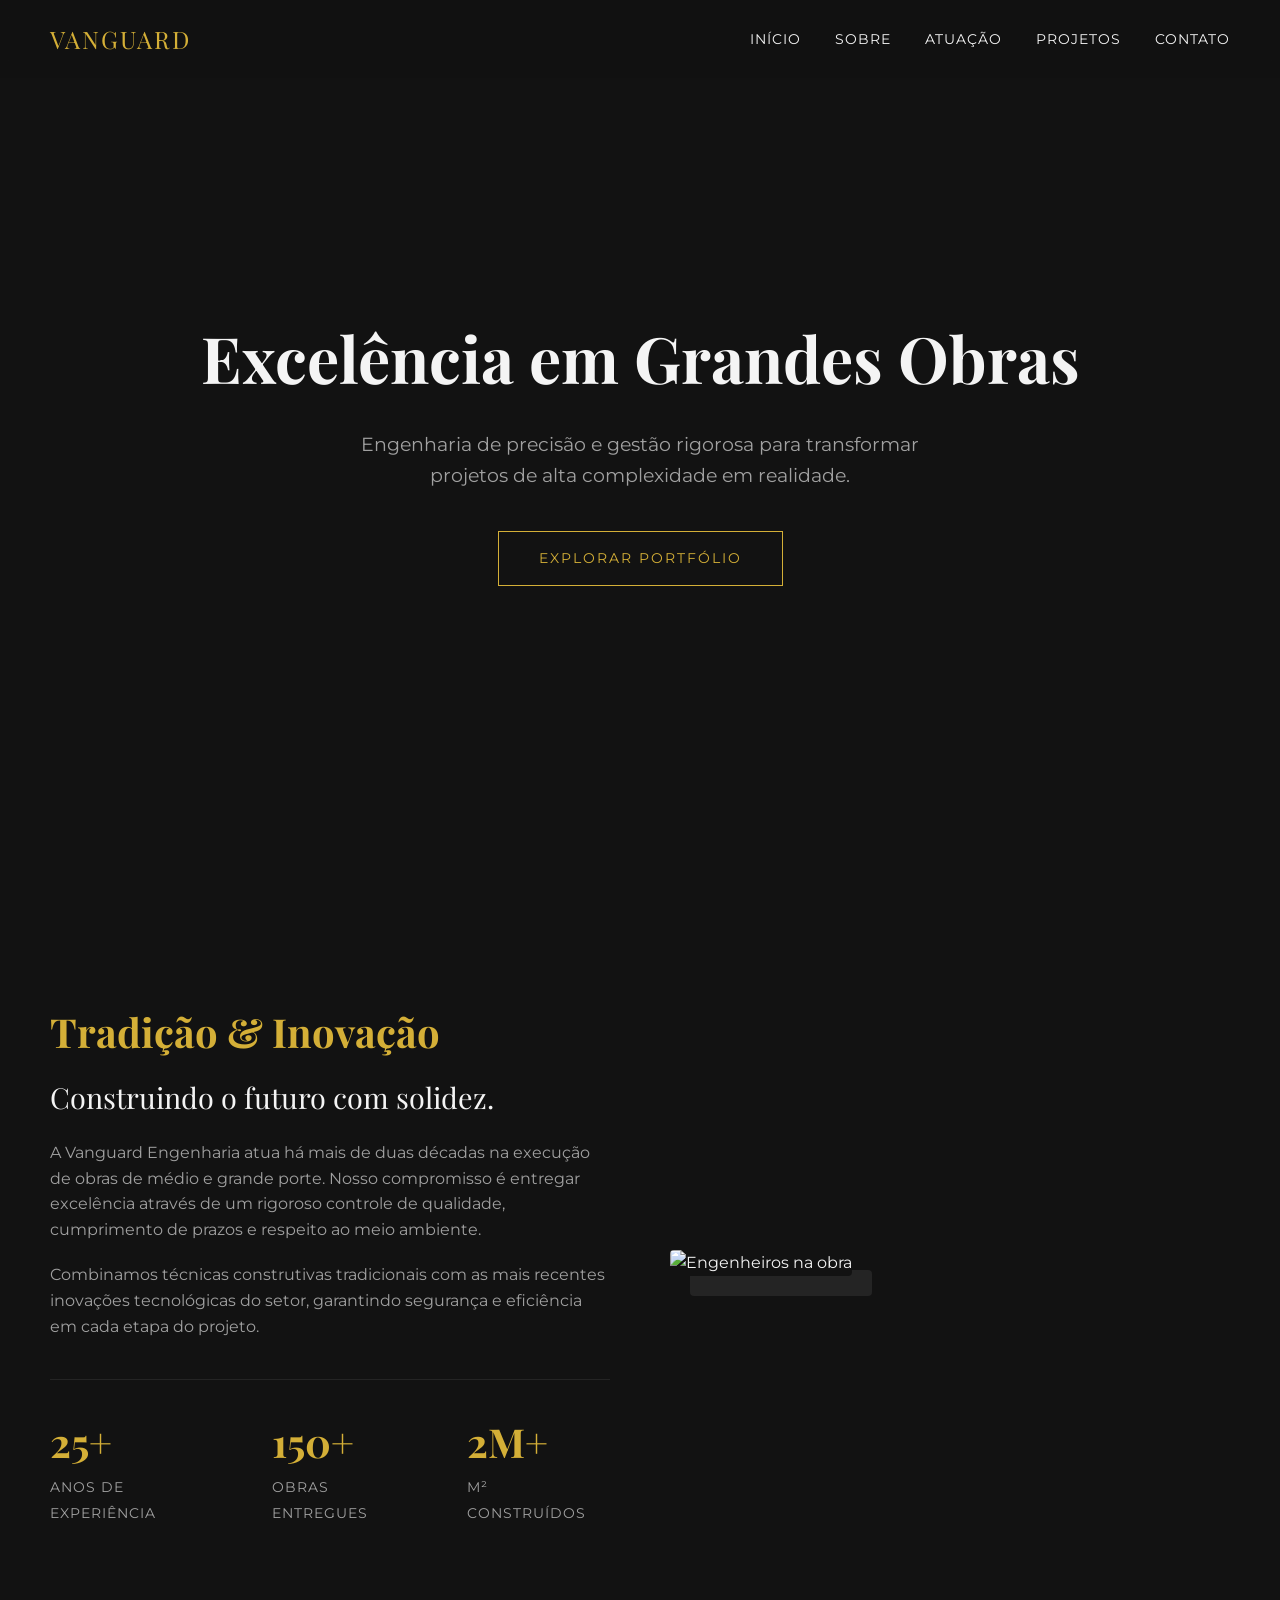
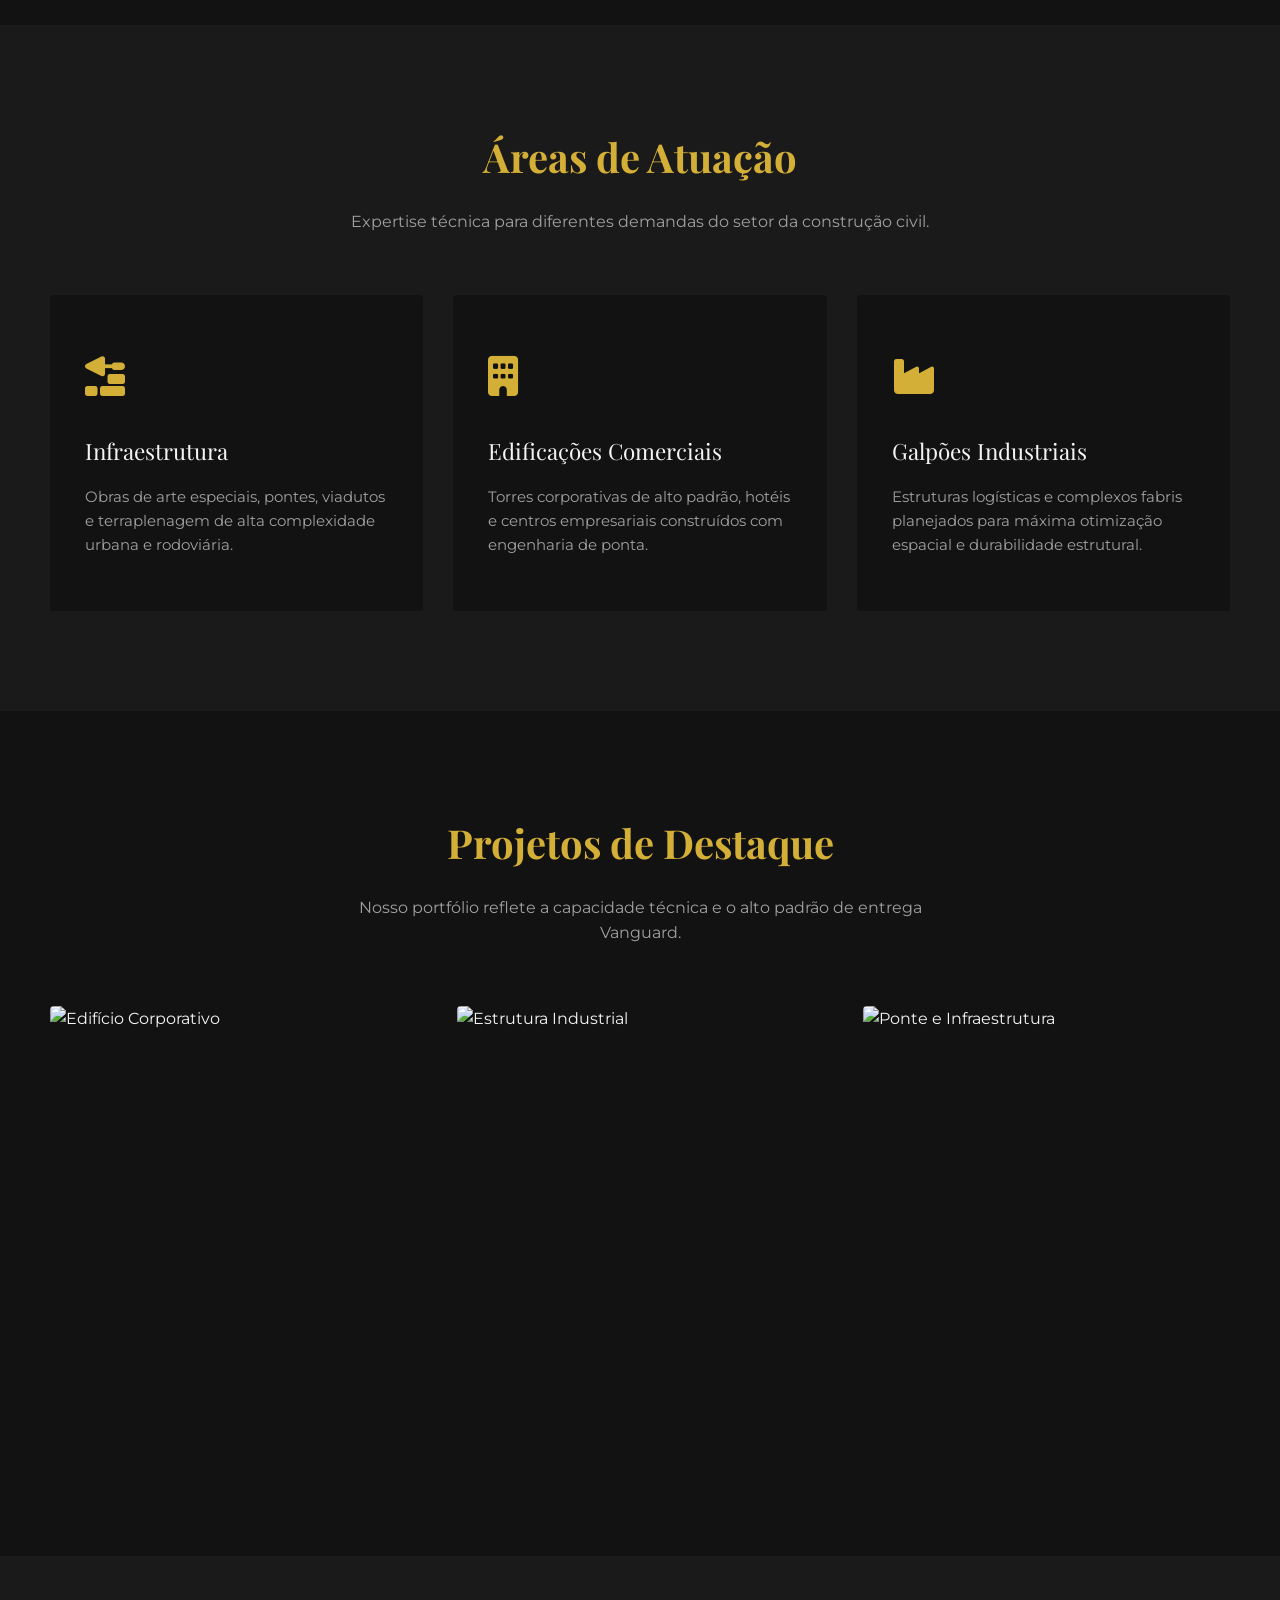
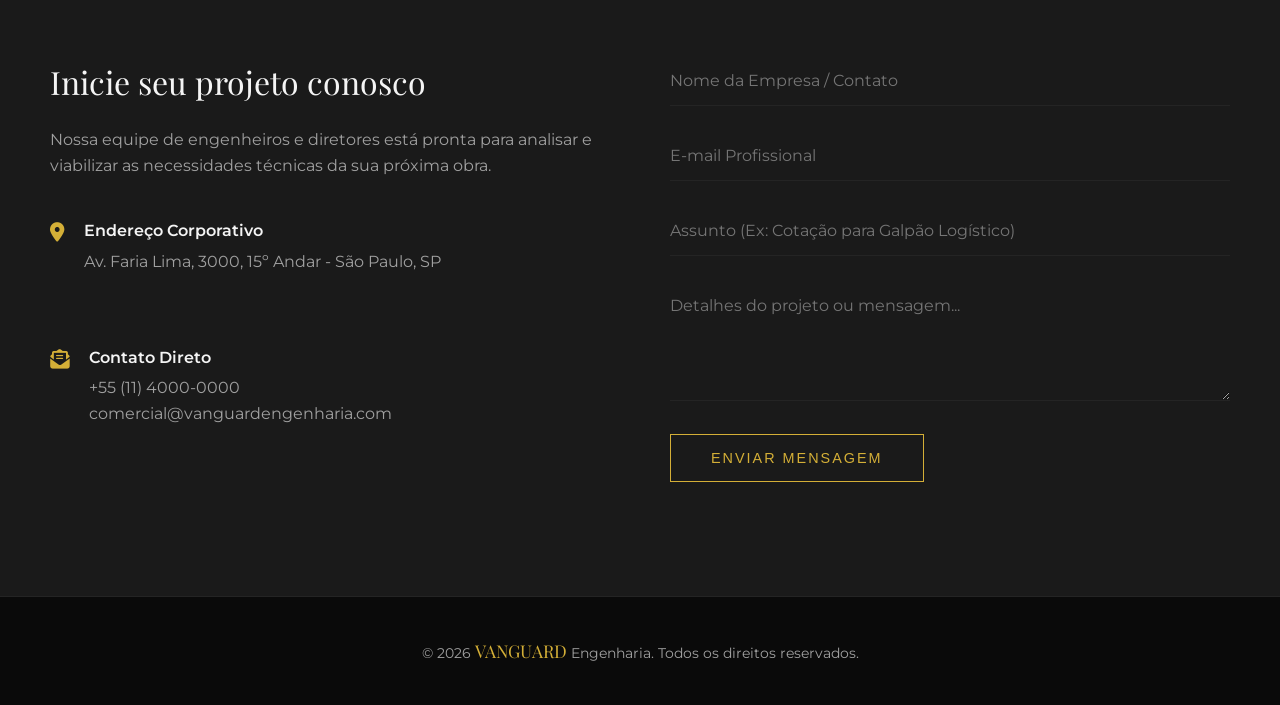
==== index.html @ 9738ce20 "Add files via upload" ====
<!DOCTYPE html>
<html lang="pt-BR">
<head>
    <meta charset="UTF-8">
    <meta name="viewport" content="width=device-width, initial-scale=1.0">
    <title>Vanguard Engenharia | Empreiteira</title>
    
    <link rel="preconnect" href="https://fonts.googleapis.com">
    <link rel="preconnect" href="https://fonts.gstatic.com" crossorigin>
    <link href="https://fonts.googleapis.com/css2?family=Montserrat:wght@300;400;500;600&family=Playfair+Display:ital,wght@0,600;1,400&display=swap" rel="stylesheet">

    <link rel="stylesheet" href="https://cdnjs.cloudflare.com/ajax/libs/font-awesome/6.4.0/css/all.min.css">

    <style>
        :root {
            --bg-color: #121212;
            --surface-color: #1a1a1a;
            --surface-light: #242424;
            --text-main: #f4f4f4;
            --text-muted: #a0a0a0;
            --accent-color: #d4af37;
            --font-heading: 'Playfair Display', serif;
            --font-body: 'Montserrat', sans-serif;
        }

        * { margin: 0; padding: 0; box-sizing: border-box; }

        html { scroll-behavior: smooth; }

        body {
            font-family: var(--font-body);
            background-color: var(--bg-color);
            color: var(--text-main);
            line-height: 1.6;
            overflow-x: hidden;
        }

        .section-padding { padding: 100px 50px; max-width: 1400px; margin: 0 auto; }
        
        .section-title {
            text-align: center;
            font-family: var(--font-heading);
            font-size: 2.5rem;
            margin-bottom: 20px;
            color: var(--accent-color);
        }

        .section-subtitle {
            text-align: center;
            color: var(--text-muted);
            max-width: 600px;
            margin: 0 auto 60px auto;
            font-size: 1rem;
        }

        .btn {
            display: inline-block;
            padding: 15px 40px;
            border: 1px solid var(--accent-color);
            color: var(--accent-color);
            text-decoration: none;
            text-transform: uppercase;
            letter-spacing: 2px;
            font-size: 0.9rem;
            position: relative;
            overflow: hidden;
            transition: color 0.4s ease;
            cursor: pointer;
            background: transparent;
        }

        .btn::before {
            content: '';
            position: absolute;
            top: 0; left: -100%;
            width: 100%; height: 100%;
            background-color: var(--accent-color);
            transition: left 0.4s ease;
            z-index: -1;
        }

        .btn:hover { color: var(--bg-color); }
        .btn:hover::before { left: 0; }

        nav {
            position: fixed; top: 0; width: 100%;
            padding: 20px 50px;
            display: flex; justify-content: space-between; align-items: center;
            background: rgba(18, 18, 18, 0.95);
            backdrop-filter: blur(10px);
            z-index: 1000;
            transition: padding 0.3s ease;
        }

        nav.scrolled { padding: 15px 50px; box-shadow: 0 2px 20px rgba(0,0,0,0.5); }

        .logo { font-family: var(--font-heading); font-size: 1.5rem; color: var(--accent-color); letter-spacing: 2px; }

        .nav-links a {
            color: var(--text-main); text-decoration: none;
            margin-left: 30px; font-size: 0.9rem;
            text-transform: uppercase; letter-spacing: 1px;
            position: relative; transition: color 0.3s ease;
        }

        .nav-links a::after {
            content: ''; position: absolute;
            width: 0; height: 1px;
            bottom: -5px; left: 0;
            background-color: var(--accent-color);
            transition: width 0.3s ease;
        }

        .nav-links a:hover { color: var(--accent-color); }
        .nav-links a:hover::after { width: 100%; }

        .hero {
            height: 100vh; display: flex; align-items: center; justify-content: center; text-align: center;
            background: linear-gradient(rgba(18, 18, 18, 0.7), rgba(18, 18, 18, 0.9)), url('https://images.unsplash.com/photo-1541888081691-1cb18809623e?ixlib=rb-4.0.3&auto=format&fit=crop&w=1920&q=80') center/cover;
            padding: 0 20px;
        }

        .hero-content h1 {
            font-family: var(--font-heading); font-size: 4rem; margin-bottom: 20px;
            opacity: 0; transform: translateY(30px); animation: fadeUp 1s forwards 0.5s;
        }

        .hero-content p {
            font-size: 1.2rem; color: var(--text-muted); max-width: 600px; margin: 0 auto 40px auto;
            opacity: 0; transform: translateY(30px); animation: fadeUp 1s forwards 0.8s;
        }
        
        .hero .btn { opacity: 0; animation: fadeUp 1s forwards 1.1s; }

        .about-grid {
            display: grid;
            grid-template-columns: 1fr 1fr;
            gap: 60px;
            align-items: center;
        }

        .about-text h2 { font-family: var(--font-heading); font-size: 2.5rem; margin-bottom: 10px; color: var(--accent-color); }
        .about-text h3 { font-family: var(--font-heading); font-size: 1.8rem; margin-bottom: 20px; color: var(--text-main); font-weight: 400; }
        .about-text p { color: var(--text-muted); margin-bottom: 20px; }

        .stats {
            display: flex; gap: 40px; margin-top: 40px;
            padding-top: 30px; border-top: 1px solid var(--surface-light);
        }

        .stat-item h4 { font-family: var(--font-heading); font-size: 2.5rem; color: var(--accent-color); }
        .stat-item span { font-size: 0.85rem; text-transform: uppercase; color: var(--text-muted); letter-spacing: 1px; }

        .about-img img { width: 100%; border-radius: 4px; box-shadow: 20px 20px 0px var(--surface-light); }

        .services { background-color: var(--surface-color); }
        .services-grid { display: grid; grid-template-columns: repeat(auto-fit, minmax(300px, 1fr)); gap: 30px; }

        .service-card {
            background: var(--bg-color); padding: 50px 35px; border-radius: 4px;
            border-bottom: 3px solid transparent; transition: all 0.3s ease;
        }

        .service-card:hover { transform: translateY(-10px); border-bottom: 3px solid var(--accent-color); box-shadow: 0 10px 30px rgba(0,0,0,0.5); }

        .service-icon { font-size: 2.5rem; color: var(--accent-color); margin-bottom: 25px; transition: transform 0.3s ease; }
        .service-card:hover .service-icon { transform: scale(1.1); }
        
        .service-card h3 { font-family: var(--font-heading); margin-bottom: 15px; font-size: 1.4rem; font-weight: 400; }
        .service-card p { color: var(--text-muted); font-size: 0.95rem; }

        .projects-grid { display: grid; grid-template-columns: repeat(auto-fit, minmax(350px, 1fr)); gap: 40px; }
        .project-card { position: relative; height: 450px; overflow: hidden; border-radius: 4px; cursor: pointer; }
        .project-img { width: 100%; height: 100%; object-fit: cover; transition: transform 0.8s cubic-bezier(0.25, 0.46, 0.45, 0.94); }
        
        .project-info {
            position: absolute; bottom: 0; left: 0; width: 100%; padding: 30px;
            background: linear-gradient(transparent, rgba(0,0,0,0.95));
            transform: translateY(20px); opacity: 0; transition: all 0.4s ease;
        }

        .project-info h3 { font-family: var(--font-heading); font-size: 1.5rem; margin-bottom: 5px; }
        .project-info p { color: var(--accent-color); font-size: 0.85rem; text-transform: uppercase; letter-spacing: 1px; }

        .project-card:hover .project-img { transform: scale(1.08); }
        .project-card:hover .project-info { transform: translateY(0); opacity: 1; }

        .contact { background-color: var(--surface-color); }
        .contact-grid { display: grid; grid-template-columns: 1fr 1fr; gap: 60px; }

        .contact-info h3 { font-family: var(--font-heading); font-size: 2rem; margin-bottom: 20px; font-weight: 400; }
        .contact-info p { color: var(--text-muted); margin-bottom: 40px; }

        .info-item { display: flex; align-items: flex-start; gap: 20px; margin-bottom: 30px; }
        .info-item i { font-size: 1.2rem; color: var(--accent-color); margin-top: 5px; }
        .info-item h4 { color: var(--text-main); font-size: 1rem; margin-bottom: 5px; font-weight: 600; }
        .info-item p { color: var(--text-muted); }

        .contact-form { display: flex; flex-direction: column; gap: 25px; }
        
        .form-group { position: relative; }
        .form-group input, .form-group textarea {
            width: 100%; padding: 15px 0; background: transparent; border: none;
            border-bottom: 1px solid var(--surface-light); color: var(--text-main);
            font-family: var(--font-body); font-size: 1rem; transition: border-color 0.3s ease;
        }
        
        .form-group input:focus, .form-group textarea:focus { outline: none; border-bottom-color: var(--accent-color); }
        .form-group textarea { resize: vertical; min-height: 120px; }

        footer { background-color: #0a0a0a; padding: 40px 50px; text-align: center; border-top: 1px solid var(--surface-light); }
        footer p { color: var(--text-muted); font-size: 0.9rem; }
        footer .accent { color: var(--accent-color); font-family: var(--font-heading); font-size: 1.1rem; }

        .reveal { opacity: 0; transform: translateY(50px); transition: all 0.8s ease-out; }
        .reveal.active { opacity: 1; transform: translateY(0); }

        @keyframes fadeUp { to { opacity: 1; transform: translateY(0); } }

        @media (max-width: 900px) {
            .about-grid, .contact-grid { grid-template-columns: 1fr; gap: 40px; }
            .about-img img { box-shadow: 10px 10px 0px var(--surface-light); }
            .stats { flex-direction: column; gap: 20px; text-align: center; }
        }

        @media (max-width: 768px) {
            .hero-content h1 { font-size: 2.5rem; }
            nav { padding: 15px; flex-direction: column; gap: 15px; }
            .nav-links { display: flex; flex-wrap: wrap; justify-content: center; gap: 10px; }
            .nav-links a { margin: 0 10px; }
            .section-padding { padding: 60px 20px; }
        }
    </style>
</head>
<body>

    <nav id="navbar">
        <div class="logo">VANGUARD</div>
        <div class="nav-links">
            <a href="#home">Início</a>
            <a href="#sobre">Sobre</a>
            <a href="#servicos">Atuação</a>
            <a href="#projetos">Projetos</a>
            <a href="#contato">Contato</a>
        </div>
    </nav>

    <header class="hero" id="home">
        <div class="hero-content">
            <h1>Excelência em Grandes Obras</h1>
            <p>Engenharia de precisão e gestão rigorosa para transformar projetos de alta complexidade em realidade.</p>
            <a href="#projetos" class="btn">Explorar Portfólio</a>
        </div>
    </header>

    <section class="section-padding" id="sobre">
        <div class="about-grid">
            <div class="about-text reveal">
                <h2 class="section-title" style="text-align: left;">Tradição & Inovação</h2>
                <h3>Construindo o futuro com solidez.</h3>
                <p>A Vanguard Engenharia atua há mais de duas décadas na execução de obras de médio e grande porte. Nosso compromisso é entregar excelência através de um rigoroso controle de qualidade, cumprimento de prazos e respeito ao meio ambiente.</p>
                <p>Combinamos técnicas construtivas tradicionais com as mais recentes inovações tecnológicas do setor, garantindo segurança e eficiência em cada etapa do projeto.</p>
                
                <div class="stats">
                    <div class="stat-item">
                        <h4>25+</h4>
                        <span>Anos de Experiência</span>
                    </div>
                    <div class="stat-item">
                        <h4>150+</h4>
                        <span>Obras Entregues</span>
                    </div>
                    <div class="stat-item">
                        <h4>2M+</h4>
                        <span>m² Construídos</span>
                    </div>
                </div>
            </div>
            <div class="about-img reveal" style="transition-delay: 0.2s;">
                <img src="https://images.unsplash.com/photo-1504307651254-35680f356dfd?ixlib=rb-4.0.3&auto=format&fit=crop&w=800&q=80" alt="Engenheiros na obra">
            </div>
        </div>
    </section>

    <section class="services section-padding" id="servicos">
        <h2 class="section-title reveal">Áreas de Atuação</h2>
        <p class="section-subtitle reveal">Expertise técnica para diferentes demandas do setor da construção civil.</p>
        
        <div class="services-grid">
            <div class="service-card reveal">
                <div class="service-icon"><i class="fa-solid fa-trowel-bricks"></i></div>
                <h3>Infraestrutura</h3>
                <p>Obras de arte especiais, pontes, viadutos e terraplenagem de alta complexidade urbana e rodoviária.</p>
            </div>
            <div class="service-card reveal" style="transition-delay: 0.2s;">
                <div class="service-icon"><i class="fa-solid fa-building"></i></div>
                <h3>Edificações Comerciais</h3>
                <p>Torres corporativas de alto padrão, hotéis e centros empresariais construídos com engenharia de ponta.</p>
            </div>
            <div class="service-card reveal" style="transition-delay: 0.4s;">
                <div class="service-icon"><i class="fa-solid fa-industry"></i></div>
                <h3>Galpões Industriais</h3>
                <p>Estruturas logísticas e complexos fabris planejados para máxima otimização espacial e durabilidade estrutural.</p>
            </div>
        </div>
    </section>

    <section class="section-padding" id="projetos">
        <h2 class="section-title reveal">Projetos de Destaque</h2>
        <p class="section-subtitle reveal">Nosso portfólio reflete a capacidade técnica e o alto padrão de entrega Vanguard.</p>
        
        <div class="projects-grid">
            <div class="project-card reveal">
                <img src="https://images.unsplash.com/photo-1503387762-592deb58ef4e?ixlib=rb-4.0.3&auto=format&fit=crop&w=800&q=80" alt="Edifício Corporativo" class="project-img">
                <div class="project-info">
                    <h3>Torre Horizonte</h3>
                    <p>Edificação Comercial - 45 Andares</p>
                </div>
            </div>
            <div class="project-card reveal" style="transition-delay: 0.2s;">
                <img src="https://images.unsplash.com/photo-1581094794329-c8112a89af12?ixlib=rb-4.0.3&auto=format&fit=crop&w=800&q=80" alt="Estrutura Industrial" class="project-img">
                <div class="project-info">
                    <h3>Complexo Industrial Nexus</h3>
                    <p>Infraestrutura Logística</p>
                </div>
            </div>
            <div class="project-card reveal" style="transition-delay: 0.4s;">
                <img src="https://images.unsplash.com/photo-1486406146926-c627a92ad1ab?ixlib=rb-4.0.3&auto=format&fit=crop&w=800&q=80" alt="Ponte e Infraestrutura" class="project-img">
                <div class="project-info">
                    <h3>Viaduto Metropolitano</h3>
                    <p>Obra de Arte Especial</p>
                </div>
            </div>
        </div>
    </section>

    <section class="contact section-padding" id="contato">
        <div class="contact-grid">
            <div class="contact-info reveal">
                <h3>Inicie seu projeto conosco</h3>
                <p>Nossa equipe de engenheiros e diretores está pronta para analisar e viabilizar as necessidades técnicas da sua próxima obra.</p>
                
                <div class="info-item">
                    <i class="fa-solid fa-location-dot"></i>
                    <div>
                        <h4>Endereço Corporativo</h4>
                        <p>Av. Faria Lima, 3000, 15º Andar - São Paulo, SP</p>
                    </div>
                </div>
                <div class="info-item">
                    <i class="fa-solid fa-envelope-open-text"></i>
                    <div>
                        <h4>Contato Direto</h4>
                        <p>+55 (11) 4000-0000<br>comercial@vanguardengenharia.com</p>
                    </div>
                </div>
            </div>
            
            <form class="contact-form reveal" style="transition-delay: 0.2s;">
                <div class="form-group">
                    <input type="text" placeholder="Nome da Empresa / Contato" required>
                </div>
                <div class="form-group">
                    <input type="email" placeholder="E-mail Profissional" required>
                </div>
                <div class="form-group">
                    <input type="text" placeholder="Assunto (Ex: Cotação para Galpão Logístico)" required>
                </div>
                <div class="form-group">
                    <textarea placeholder="Detalhes do projeto ou mensagem..." required></textarea>
                </div>
                <button type="button" class="btn" style="align-self: flex-start;">Enviar Mensagem</button>
            </form>
        </div>
    </section>

    <footer>
        <p>&copy; 2026 <span class="accent">VANGUARD</span> Engenharia. Todos os direitos reservados.</p>
    </footer>

    <script>
        const navbar = document.getElementById('navbar');
        window.addEventListener('scroll', () => {
            if (window.scrollY > 50) {
                navbar.classList.add('scrolled');
            } else {
                navbar.classList.remove('scrolled');
            }
        });

        const revealElements = document.querySelectorAll('.reveal');
        const revealCallback = (entries, observer) => {
            entries.forEach(entry => {
                if (entry.isIntersecting) {
                    entry.target.classList.add('active');
                    observer.unobserve(entry.target); 
                }
            });
        };
        const revealOptions = { threshold: 0.15, rootMargin: "0px 0px -50px 0px" };
        const revealObserver = new IntersectionObserver(revealCallback, revealOptions);
        
        revealElements.forEach(el => revealObserver.observe(el));
    </script>
</body>
</html>
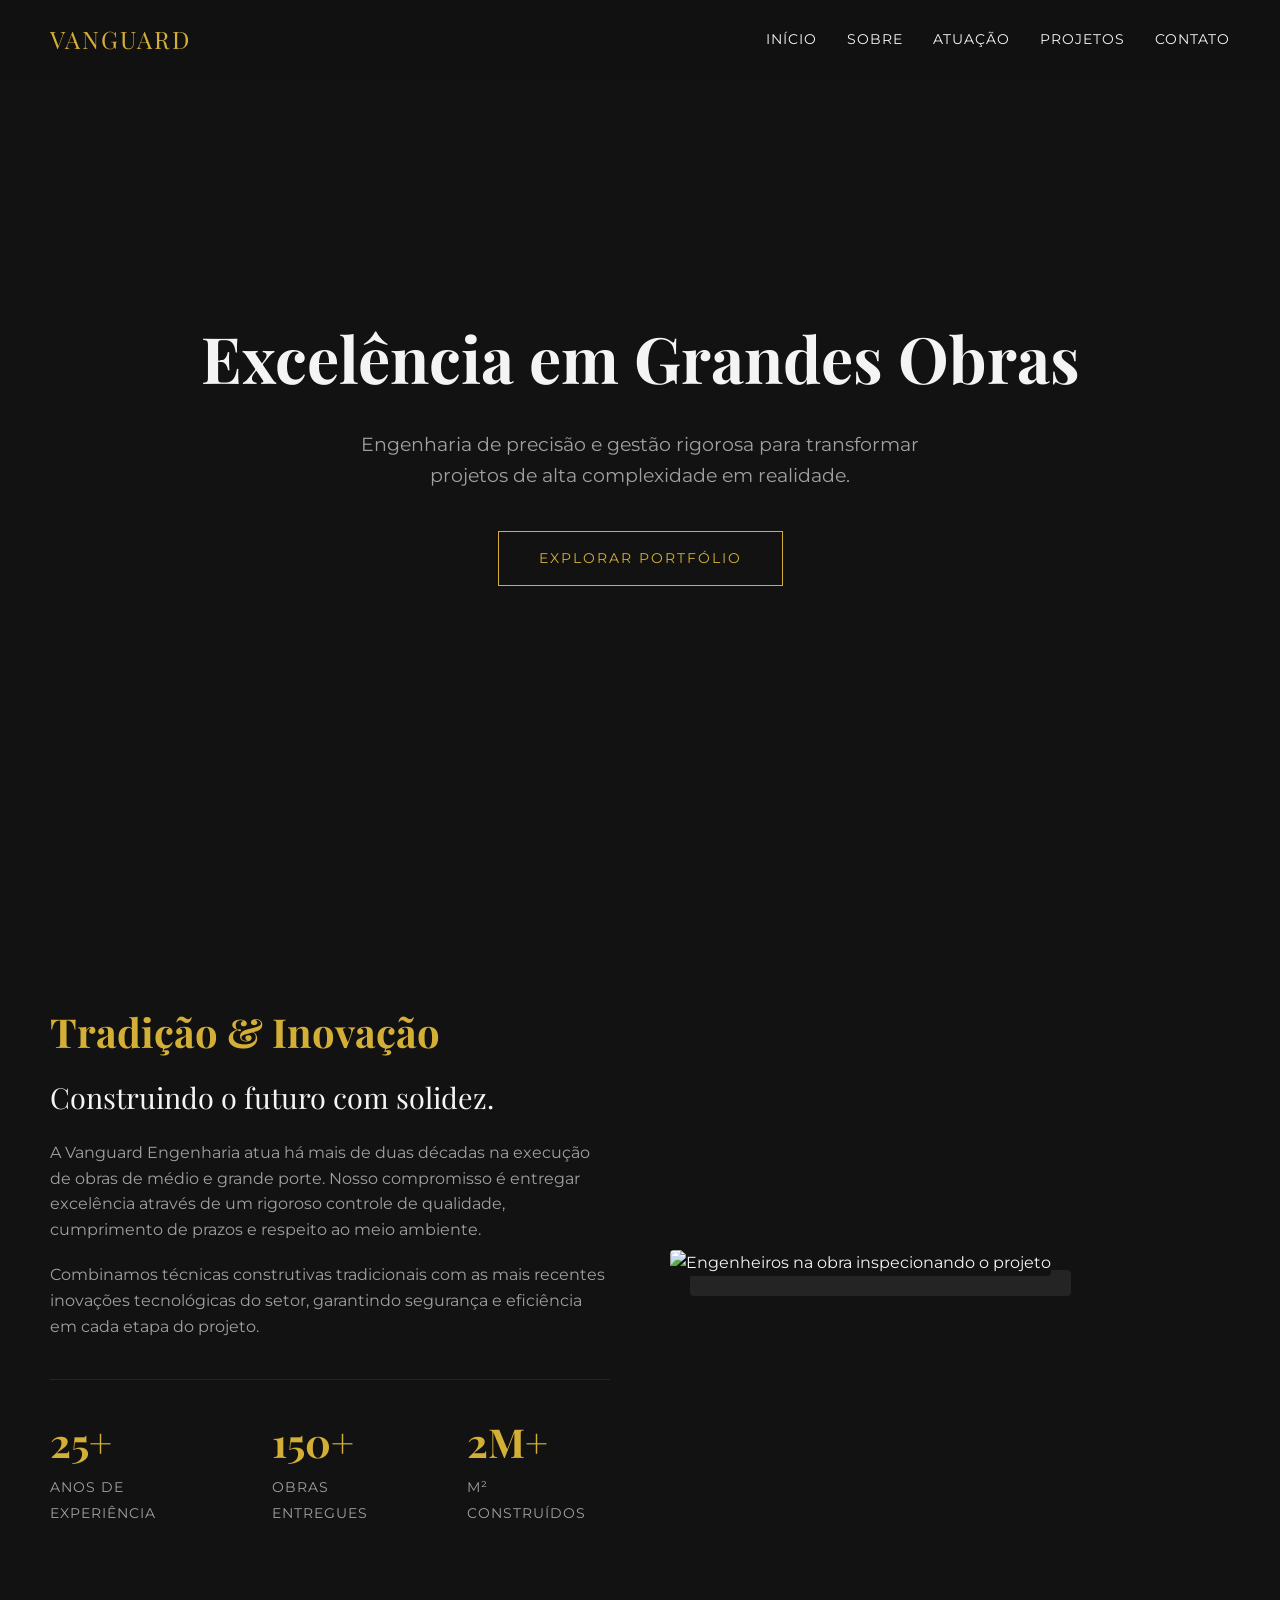
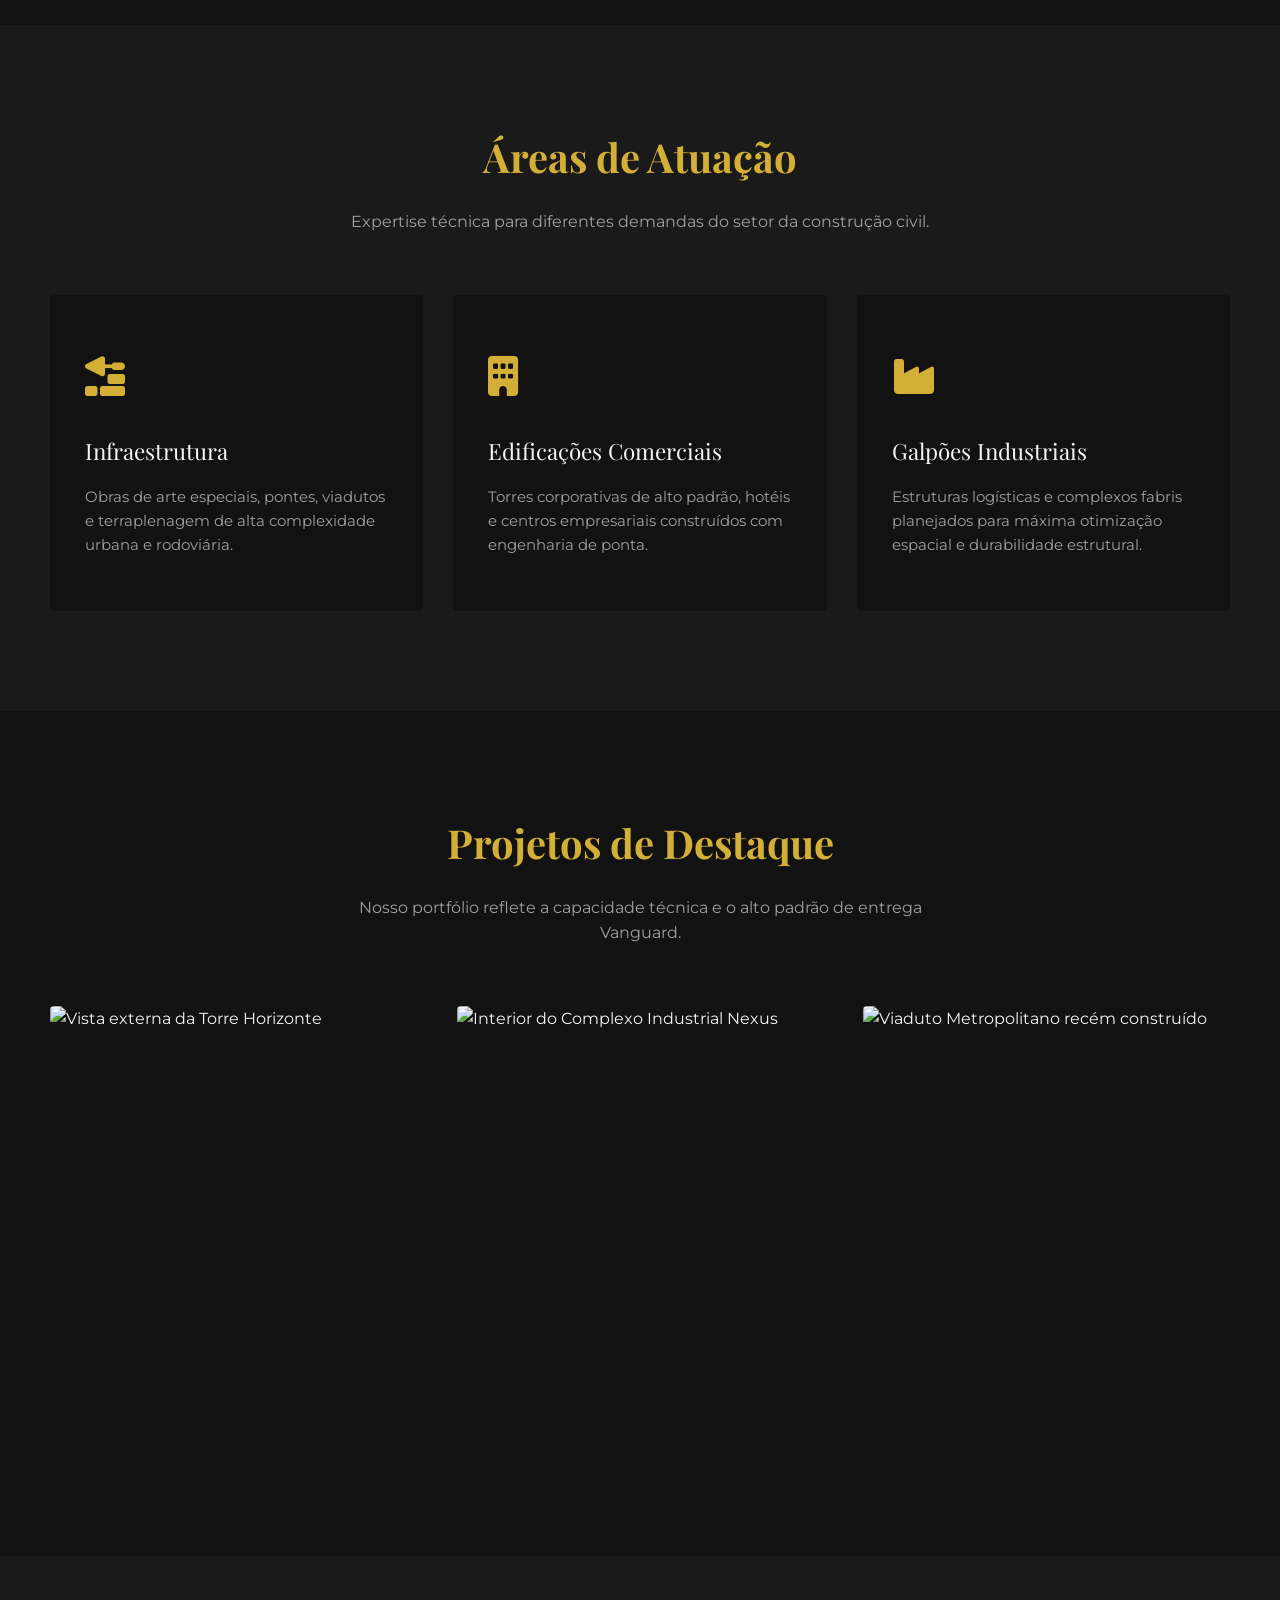
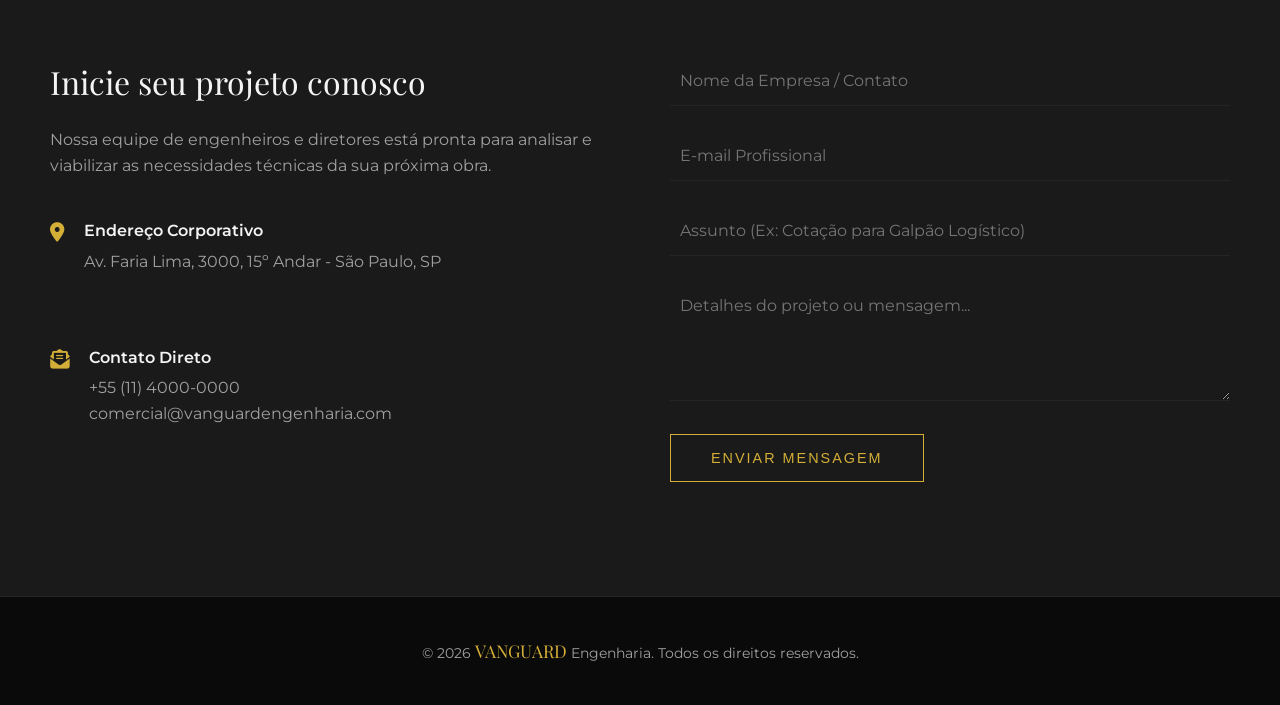
==== commit ab0b7135: "Add files via upload" ====
--- a/index.html
+++ b/index.html
@@ -7,236 +7,25 @@
     
     <link rel="preconnect" href="https://fonts.googleapis.com">
     <link rel="preconnect" href="https://fonts.gstatic.com" crossorigin>
+    
     <link href="https://fonts.googleapis.com/css2?family=Montserrat:wght@300;400;500;600&family=Playfair+Display:ital,wght@0,600;1,400&display=swap" rel="stylesheet">
-
+    
     <link rel="stylesheet" href="https://cdnjs.cloudflare.com/ajax/libs/font-awesome/6.4.0/css/all.min.css">
 
-    <style>
-        :root {
-            --bg-color: #121212;
-            --surface-color: #1a1a1a;
-            --surface-light: #242424;
-            --text-main: #f4f4f4;
-            --text-muted: #a0a0a0;
-            --accent-color: #d4af37;
-            --font-heading: 'Playfair Display', serif;
-            --font-body: 'Montserrat', sans-serif;
-        }
-
-        * { margin: 0; padding: 0; box-sizing: border-box; }
-
-        html { scroll-behavior: smooth; }
-
-        body {
-            font-family: var(--font-body);
-            background-color: var(--bg-color);
-            color: var(--text-main);
-            line-height: 1.6;
-            overflow-x: hidden;
-        }
-
-        .section-padding { padding: 100px 50px; max-width: 1400px; margin: 0 auto; }
-        
-        .section-title {
-            text-align: center;
-            font-family: var(--font-heading);
-            font-size: 2.5rem;
-            margin-bottom: 20px;
-            color: var(--accent-color);
-        }
-
-        .section-subtitle {
-            text-align: center;
-            color: var(--text-muted);
-            max-width: 600px;
-            margin: 0 auto 60px auto;
-            font-size: 1rem;
-        }
-
-        .btn {
-            display: inline-block;
-            padding: 15px 40px;
-            border: 1px solid var(--accent-color);
-            color: var(--accent-color);
-            text-decoration: none;
-            text-transform: uppercase;
-            letter-spacing: 2px;
-            font-size: 0.9rem;
-            position: relative;
-            overflow: hidden;
-            transition: color 0.4s ease;
-            cursor: pointer;
-            background: transparent;
-        }
-
-        .btn::before {
-            content: '';
-            position: absolute;
-            top: 0; left: -100%;
-            width: 100%; height: 100%;
-            background-color: var(--accent-color);
-            transition: left 0.4s ease;
-            z-index: -1;
-        }
-
-        .btn:hover { color: var(--bg-color); }
-        .btn:hover::before { left: 0; }
-
-        nav {
-            position: fixed; top: 0; width: 100%;
-            padding: 20px 50px;
-            display: flex; justify-content: space-between; align-items: center;
-            background: rgba(18, 18, 18, 0.95);
-            backdrop-filter: blur(10px);
-            z-index: 1000;
-            transition: padding 0.3s ease;
-        }
-
-        nav.scrolled { padding: 15px 50px; box-shadow: 0 2px 20px rgba(0,0,0,0.5); }
-
-        .logo { font-family: var(--font-heading); font-size: 1.5rem; color: var(--accent-color); letter-spacing: 2px; }
-
-        .nav-links a {
-            color: var(--text-main); text-decoration: none;
-            margin-left: 30px; font-size: 0.9rem;
-            text-transform: uppercase; letter-spacing: 1px;
-            position: relative; transition: color 0.3s ease;
-        }
-
-        .nav-links a::after {
-            content: ''; position: absolute;
-            width: 0; height: 1px;
-            bottom: -5px; left: 0;
-            background-color: var(--accent-color);
-            transition: width 0.3s ease;
-        }
-
-        .nav-links a:hover { color: var(--accent-color); }
-        .nav-links a:hover::after { width: 100%; }
-
-        .hero {
-            height: 100vh; display: flex; align-items: center; justify-content: center; text-align: center;
-            background: linear-gradient(rgba(18, 18, 18, 0.7), rgba(18, 18, 18, 0.9)), url('https://images.unsplash.com/photo-1541888081691-1cb18809623e?ixlib=rb-4.0.3&auto=format&fit=crop&w=1920&q=80') center/cover;
-            padding: 0 20px;
-        }
-
-        .hero-content h1 {
-            font-family: var(--font-heading); font-size: 4rem; margin-bottom: 20px;
-            opacity: 0; transform: translateY(30px); animation: fadeUp 1s forwards 0.5s;
-        }
-
-        .hero-content p {
-            font-size: 1.2rem; color: var(--text-muted); max-width: 600px; margin: 0 auto 40px auto;
-            opacity: 0; transform: translateY(30px); animation: fadeUp 1s forwards 0.8s;
-        }
-        
-        .hero .btn { opacity: 0; animation: fadeUp 1s forwards 1.1s; }
-
-        .about-grid {
-            display: grid;
-            grid-template-columns: 1fr 1fr;
-            gap: 60px;
-            align-items: center;
-        }
-
-        .about-text h2 { font-family: var(--font-heading); font-size: 2.5rem; margin-bottom: 10px; color: var(--accent-color); }
-        .about-text h3 { font-family: var(--font-heading); font-size: 1.8rem; margin-bottom: 20px; color: var(--text-main); font-weight: 400; }
-        .about-text p { color: var(--text-muted); margin-bottom: 20px; }
-
-        .stats {
-            display: flex; gap: 40px; margin-top: 40px;
-            padding-top: 30px; border-top: 1px solid var(--surface-light);
-        }
-
-        .stat-item h4 { font-family: var(--font-heading); font-size: 2.5rem; color: var(--accent-color); }
-        .stat-item span { font-size: 0.85rem; text-transform: uppercase; color: var(--text-muted); letter-spacing: 1px; }
-
-        .about-img img { width: 100%; border-radius: 4px; box-shadow: 20px 20px 0px var(--surface-light); }
-
-        .services { background-color: var(--surface-color); }
-        .services-grid { display: grid; grid-template-columns: repeat(auto-fit, minmax(300px, 1fr)); gap: 30px; }
-
-        .service-card {
-            background: var(--bg-color); padding: 50px 35px; border-radius: 4px;
-            border-bottom: 3px solid transparent; transition: all 0.3s ease;
-        }
-
-        .service-card:hover { transform: translateY(-10px); border-bottom: 3px solid var(--accent-color); box-shadow: 0 10px 30px rgba(0,0,0,0.5); }
-
-        .service-icon { font-size: 2.5rem; color: var(--accent-color); margin-bottom: 25px; transition: transform 0.3s ease; }
-        .service-card:hover .service-icon { transform: scale(1.1); }
-        
-        .service-card h3 { font-family: var(--font-heading); margin-bottom: 15px; font-size: 1.4rem; font-weight: 400; }
-        .service-card p { color: var(--text-muted); font-size: 0.95rem; }
-
-        .projects-grid { display: grid; grid-template-columns: repeat(auto-fit, minmax(350px, 1fr)); gap: 40px; }
-        .project-card { position: relative; height: 450px; overflow: hidden; border-radius: 4px; cursor: pointer; }
-        .project-img { width: 100%; height: 100%; object-fit: cover; transition: transform 0.8s cubic-bezier(0.25, 0.46, 0.45, 0.94); }
-        
-        .project-info {
-            position: absolute; bottom: 0; left: 0; width: 100%; padding: 30px;
-            background: linear-gradient(transparent, rgba(0,0,0,0.95));
-            transform: translateY(20px); opacity: 0; transition: all 0.4s ease;
-        }
-
-        .project-info h3 { font-family: var(--font-heading); font-size: 1.5rem; margin-bottom: 5px; }
-        .project-info p { color: var(--accent-color); font-size: 0.85rem; text-transform: uppercase; letter-spacing: 1px; }
-
-        .project-card:hover .project-img { transform: scale(1.08); }
-        .project-card:hover .project-info { transform: translateY(0); opacity: 1; }
-
-        .contact { background-color: var(--surface-color); }
-        .contact-grid { display: grid; grid-template-columns: 1fr 1fr; gap: 60px; }
-
-        .contact-info h3 { font-family: var(--font-heading); font-size: 2rem; margin-bottom: 20px; font-weight: 400; }
-        .contact-info p { color: var(--text-muted); margin-bottom: 40px; }
-
-        .info-item { display: flex; align-items: flex-start; gap: 20px; margin-bottom: 30px; }
-        .info-item i { font-size: 1.2rem; color: var(--accent-color); margin-top: 5px; }
-        .info-item h4 { color: var(--text-main); font-size: 1rem; margin-bottom: 5px; font-weight: 600; }
-        .info-item p { color: var(--text-muted); }
-
-        .contact-form { display: flex; flex-direction: column; gap: 25px; }
-        
-        .form-group { position: relative; }
-        .form-group input, .form-group textarea {
-            width: 100%; padding: 15px 0; background: transparent; border: none;
-            border-bottom: 1px solid var(--surface-light); color: var(--text-main);
-            font-family: var(--font-body); font-size: 1rem; transition: border-color 0.3s ease;
-        }
-        
-        .form-group input:focus, .form-group textarea:focus { outline: none; border-bottom-color: var(--accent-color); }
-        .form-group textarea { resize: vertical; min-height: 120px; }
-
-        footer { background-color: #0a0a0a; padding: 40px 50px; text-align: center; border-top: 1px solid var(--surface-light); }
-        footer p { color: var(--text-muted); font-size: 0.9rem; }
-        footer .accent { color: var(--accent-color); font-family: var(--font-heading); font-size: 1.1rem; }
-
-        .reveal { opacity: 0; transform: translateY(50px); transition: all 0.8s ease-out; }
-        .reveal.active { opacity: 1; transform: translateY(0); }
-
-        @keyframes fadeUp { to { opacity: 1; transform: translateY(0); } }
-
-        @media (max-width: 900px) {
-            .about-grid, .contact-grid { grid-template-columns: 1fr; gap: 40px; }
-            .about-img img { box-shadow: 10px 10px 0px var(--surface-light); }
-            .stats { flex-direction: column; gap: 20px; text-align: center; }
-        }
-
-        @media (max-width: 768px) {
-            .hero-content h1 { font-size: 2.5rem; }
-            nav { padding: 15px; flex-direction: column; gap: 15px; }
-            .nav-links { display: flex; flex-wrap: wrap; justify-content: center; gap: 10px; }
-            .nav-links a { margin: 0 10px; }
-            .section-padding { padding: 60px 20px; }
-        }
-    </style>
+    <link rel="stylesheet" href="style.css">
 </head>
 <body>
 
     <nav id="navbar">
         <div class="logo">VANGUARD</div>
-        <div class="nav-links">
+        
+        <div class="menu-toggle" id="mobile-menu">
+            <span></span>
+            <span></span>
+            <span></span>
+        </div>
+
+        <div class="nav-links" id="nav-links">
             <a href="#home">Início</a>
             <a href="#sobre">Sobre</a>
             <a href="#servicos">Atuação</a>
@@ -276,8 +65,9 @@
                     </div>
                 </div>
             </div>
+            
             <div class="about-img reveal" style="transition-delay: 0.2s;">
-                <img src="https://images.unsplash.com/photo-1504307651254-35680f356dfd?ixlib=rb-4.0.3&auto=format&fit=crop&w=800&q=80" alt="Engenheiros na obra">
+                <img src="https://images.unsplash.com/photo-1504307651254-35680f356dfd?ixlib=rb-4.0.3&auto=format&fit=crop&w=800&q=80" alt="Engenheiros na obra inspecionando o projeto">
             </div>
         </div>
     </section>
@@ -311,21 +101,21 @@
         
         <div class="projects-grid">
             <div class="project-card reveal">
-                <img src="https://images.unsplash.com/photo-1503387762-592deb58ef4e?ixlib=rb-4.0.3&auto=format&fit=crop&w=800&q=80" alt="Edifício Corporativo" class="project-img">
+                <img src="https://images.unsplash.com/photo-1503387762-592deb58ef4e?ixlib=rb-4.0.3&auto=format&fit=crop&w=800&q=80" alt="Vista externa da Torre Horizonte" class="project-img">
                 <div class="project-info">
                     <h3>Torre Horizonte</h3>
                     <p>Edificação Comercial - 45 Andares</p>
                 </div>
             </div>
             <div class="project-card reveal" style="transition-delay: 0.2s;">
-                <img src="https://images.unsplash.com/photo-1581094794329-c8112a89af12?ixlib=rb-4.0.3&auto=format&fit=crop&w=800&q=80" alt="Estrutura Industrial" class="project-img">
+                <img src="https://images.unsplash.com/photo-1581094794329-c8112a89af12?ixlib=rb-4.0.3&auto=format&fit=crop&w=800&q=80" alt="Interior do Complexo Industrial Nexus" class="project-img">
                 <div class="project-info">
                     <h3>Complexo Industrial Nexus</h3>
                     <p>Infraestrutura Logística</p>
                 </div>
             </div>
             <div class="project-card reveal" style="transition-delay: 0.4s;">
-                <img src="https://images.unsplash.com/photo-1486406146926-c627a92ad1ab?ixlib=rb-4.0.3&auto=format&fit=crop&w=800&q=80" alt="Ponte e Infraestrutura" class="project-img">
+                <img src="https://images.unsplash.com/photo-1486406146926-c627a92ad1ab?ixlib=rb-4.0.3&auto=format&fit=crop&w=800&q=80" alt="Viaduto Metropolitano recém construído" class="project-img">
                 <div class="project-info">
                     <h3>Viaduto Metropolitano</h3>
                     <p>Obra de Arte Especial</p>
@@ -378,29 +168,6 @@
         <p>&copy; 2026 <span class="accent">VANGUARD</span> Engenharia. Todos os direitos reservados.</p>
     </footer>
 
-    <script>
-        const navbar = document.getElementById('navbar');
-        window.addEventListener('scroll', () => {
-            if (window.scrollY > 50) {
-                navbar.classList.add('scrolled');
-            } else {
-                navbar.classList.remove('scrolled');
-            }
-        });
-
-        const revealElements = document.querySelectorAll('.reveal');
-        const revealCallback = (entries, observer) => {
-            entries.forEach(entry => {
-                if (entry.isIntersecting) {
-                    entry.target.classList.add('active');
-                    observer.unobserve(entry.target); 
-                }
-            });
-        };
-        const revealOptions = { threshold: 0.15, rootMargin: "0px 0px -50px 0px" };
-        const revealObserver = new IntersectionObserver(revealCallback, revealOptions);
-        
-        revealElements.forEach(el => revealObserver.observe(el));
-    </script>
+    <script src="script.js"></script>
 </body>
 </html>
--- a/style.css
+++ b/style.css
@@ -0,0 +1,454 @@
+/* ==========================================================================
+   VARIÁVEIS GLOBAIS (Custom Properties)
+   Centralizam a paleta de cores e tipografia, facilitando futuras alterações.
+   ========================================================================== */
+:root {
+    --bg-color: #121212;         /* Fundo escuro principal */
+    --surface-color: #1a1a1a;    /* Fundo secundário para seções alternadas */
+    --surface-light: #242424;    /* Bordas e divisores sutis */
+    --text-main: #f4f4f4;        /* Texto principal (claro) */
+    --text-muted: #a0a0a0;       /* Texto secundário/descrições (cinza) */
+    --accent-color: #d4af37;     /* Cor de destaque (dourado) */
+    
+    --font-heading: 'Playfair Display', serif; /* Fonte elegante para títulos */
+    --font-body: 'Montserrat', sans-serif;     /* Fonte moderna e limpa para parágrafos */
+}
+
+/* ==========================================================================
+   RESET CSS BASE
+   Remove o comportamento padrão dos navegadores para garantir uniformidade.
+   ========================================================================== */
+* { 
+    margin: 0; 
+    padding: 0; 
+    box-sizing: border-box; /* O padding e a borda não aumentam o tamanho final do elemento */
+}
+
+html { 
+    scroll-behavior: smooth; /* Permite a rolagem suave ao clicar nas âncoras do menu */
+}
+
+body {
+    font-family: var(--font-body);
+    background-color: var(--bg-color);
+    color: var(--text-main);
+    line-height: 1.6;
+    overflow-x: hidden; /* Evita barra de rolagem horizontal indesejada */
+}
+
+/* ==========================================================================
+   ESTILOS DE ESTRUTURA GERAL E COMPONENTES
+   Classes reaproveitáveis ao longo do projeto.
+   ========================================================================== */
+.section-padding { 
+    padding: 100px 50px; 
+    max-width: 1400px; 
+    margin: 0 auto; 
+}
+
+.section-title {
+    text-align: center;
+    font-family: var(--font-heading);
+    font-size: 2.5rem;
+    margin-bottom: 20px;
+    color: var(--accent-color);
+}
+
+.section-subtitle {
+    text-align: center;
+    color: var(--text-muted);
+    max-width: 600px;
+    margin: 0 auto 60px auto;
+    font-size: 1rem;
+}
+
+/* Botão Estilizado com Efeito Hover Preenchido */
+.btn {
+    display: inline-block;
+    padding: 15px 40px;
+    border: 1px solid var(--accent-color);
+    color: var(--accent-color);
+    text-decoration: none;
+    text-transform: uppercase;
+    letter-spacing: 2px;
+    font-size: 0.9rem;
+    position: relative;
+    overflow: hidden;
+    transition: color 0.4s ease;
+    cursor: pointer;
+    background: transparent;
+}
+
+.btn::before {
+    content: '';
+    position: absolute;
+    top: 0; 
+    left: -100%; /* Começa fora do botão à esquerda */
+    width: 100%; 
+    height: 100%;
+    background-color: var(--accent-color);
+    transition: left 0.4s ease;
+    z-index: -1; /* Fica atrás do texto do botão */
+}
+
+.btn:hover { color: var(--bg-color); }
+.btn:hover::before { left: 0; } /* Desliza a cor para dentro do botão no hover */
+
+/* ==========================================================================
+   NAVEGAÇÃO (HEADER & MENU)
+   ========================================================================== */
+nav {
+    position: fixed; 
+    top: 0; 
+    width: 100%;
+    padding: 20px 50px;
+    display: flex; 
+    justify-content: space-between; 
+    align-items: center;
+    background: rgba(18, 18, 18, 0.95);
+    backdrop-filter: blur(10px); /* Efeito de vidro fosco (Glassmorphism) */
+    z-index: 1000; /* Garante que fique acima de todos os outros elementos */
+    transition: padding 0.3s ease;
+}
+
+/* Classe dinâmica adicionada via JavaScript ao rolar a página */
+nav.scrolled { 
+    padding: 15px 50px; 
+    box-shadow: 0 2px 20px rgba(0,0,0,0.5); 
+}
+
+.logo { 
+    font-family: var(--font-heading); 
+    font-size: 1.5rem; 
+    color: var(--accent-color); 
+    letter-spacing: 2px; 
+    z-index: 1001; /* Mantém a logo acima do overlay do menu mobile */
+}
+
+/* Ícone do Menu Hambúrguer - Oculto por padrão no Desktop */
+.menu-toggle {
+    display: none; 
+    flex-direction: column;
+    justify-content: space-between;
+    width: 30px;
+    height: 20px;
+    cursor: pointer;
+    z-index: 1001; 
+}
+
+/* Linhas do menu hambúrguer */
+.menu-toggle span {
+    display: block;
+    height: 2px;
+    width: 100%;
+    background-color: var(--accent-color);
+    border-radius: 2px;
+    transition: all 0.3s cubic-bezier(0.25, 0.46, 0.45, 0.94);
+    transform-origin: left center; /* Define o eixo da animação do 'X' */
+}
+
+.nav-links {
+    display: flex;
+    align-items: center;
+}
+
+/* Estilo dos links com sublinhado animado */
+.nav-links a {
+    color: var(--text-main); 
+    text-decoration: none;
+    margin-left: 30px; 
+    font-size: 0.9rem;
+    text-transform: uppercase; 
+    letter-spacing: 1px;
+    position: relative; 
+    transition: color 0.3s ease;
+}
+
+.nav-links a::after {
+    content: ''; 
+    position: absolute;
+    width: 0; /* Começa invisível */
+    height: 1px;
+    bottom: -5px; 
+    left: 0;
+    background-color: var(--accent-color);
+    transition: width 0.3s ease;
+}
+
+.nav-links a:hover { color: var(--accent-color); }
+.nav-links a:hover::after { width: 100%; } /* Expande o sublinhado ao passar o mouse */
+
+/* ==========================================================================
+   SEÇÃO HERO (PRIMEIRA DOBRA)
+   ========================================================================== */
+.hero {
+    height: 100vh; 
+    display: flex; 
+    align-items: center; 
+    justify-content: center; 
+    text-align: center;
+    /* Fundo com sobreposição de gradiente escuro para garantir legibilidade do texto */
+    background: linear-gradient(rgba(18, 18, 18, 0.7), rgba(18, 18, 18, 0.9)), url('https://images.unsplash.com/photo-1541888081691-1cb18809623e?ixlib=rb-4.0.3&auto=format&fit=crop&w=1920&q=80') center/cover;
+    padding: 0 20px;
+}
+
+/* Animações de entrada controladas por Keyframes (veja no final do arquivo) */
+.hero-content h1 {
+    font-family: var(--font-heading); 
+    font-size: 4rem; 
+    margin-bottom: 20px;
+    opacity: 0; 
+    transform: translateY(30px); 
+    animation: fadeUp 1s forwards 0.5s;
+}
+
+.hero-content p {
+    font-size: 1.2rem; 
+    color: var(--text-muted); 
+    max-width: 600px; 
+    margin: 0 auto 40px auto;
+    opacity: 0; 
+    transform: translateY(30px); 
+    animation: fadeUp 1s forwards 0.8s;
+}
+
+.hero .btn { 
+    opacity: 0; 
+    animation: fadeUp 1s forwards 1.1s; 
+}
+
+/* ==========================================================================
+   SEÇÃO: SOBRE
+   ========================================================================== */
+.about-grid { 
+    display: grid; 
+    grid-template-columns: 1fr 1fr; /* Divide em duas colunas iguais */
+    gap: 60px; 
+    align-items: center; 
+}
+
+.about-text h2 { font-family: var(--font-heading); font-size: 2.5rem; margin-bottom: 10px; color: var(--accent-color); }
+.about-text h3 { font-family: var(--font-heading); font-size: 1.8rem; margin-bottom: 20px; color: var(--text-main); font-weight: 400; }
+.about-text p { color: var(--text-muted); margin-bottom: 20px; }
+
+/* Grid flexível para exibir os números de estatísticas alinhados */
+.stats { 
+    display: flex; 
+    gap: 40px; 
+    margin-top: 40px; 
+    padding-top: 30px; 
+    border-top: 1px solid var(--surface-light); 
+}
+.stat-item h4 { font-family: var(--font-heading); font-size: 2.5rem; color: var(--accent-color); }
+.stat-item span { font-size: 0.85rem; text-transform: uppercase; color: var(--text-muted); letter-spacing: 1px; }
+
+/* Sombra sólida geométrica aplicada à imagem */
+.about-img img { 
+    width: 100%; 
+    border-radius: 4px; 
+    box-shadow: 20px 20px 0px var(--surface-light); 
+}
+
+/* ==========================================================================
+   SEÇÃO: SERVIÇOS
+   ========================================================================== */
+.services { background-color: var(--surface-color); }
+
+/* Grid dinâmico: Ajusta as colunas automaticamente conforme o espaço disponível */
+.services-grid { display: grid; grid-template-columns: repeat(auto-fit, minmax(300px, 1fr)); gap: 30px; }
+
+.service-card {
+    background: var(--bg-color); 
+    padding: 50px 35px; 
+    border-radius: 4px;
+    border-bottom: 3px solid transparent; 
+    transition: all 0.3s ease;
+}
+
+/* Efeito de elevação do card ao passar o mouse */
+.service-card:hover { 
+    transform: translateY(-10px); 
+    border-bottom: 3px solid var(--accent-color); 
+    box-shadow: 0 10px 30px rgba(0,0,0,0.5); 
+}
+
+.service-icon { 
+    font-size: 2.5rem; 
+    color: var(--accent-color); 
+    margin-bottom: 25px; 
+    transition: transform 0.3s ease; 
+}
+
+.service-card:hover .service-icon { transform: scale(1.1); }
+.service-card h3 { font-family: var(--font-heading); margin-bottom: 15px; font-size: 1.4rem; font-weight: 400; }
+.service-card p { color: var(--text-muted); font-size: 0.95rem; }
+
+/* ==========================================================================
+   SEÇÃO: PROJETOS (PORTFÓLIO)
+   ========================================================================== */
+.projects-grid { display: grid; grid-template-columns: repeat(auto-fit, minmax(350px, 1fr)); gap: 40px; }
+
+.project-card { 
+    position: relative; 
+    height: 450px; 
+    overflow: hidden; 
+    border-radius: 4px; 
+    cursor: pointer; 
+}
+
+.project-img { 
+    width: 100%; 
+    height: 100%; 
+    object-fit: cover; 
+    transition: transform 0.8s cubic-bezier(0.25, 0.46, 0.45, 0.94); 
+}
+
+/* Overlay de informações que sobe ao dar hover na imagem */
+.project-info {
+    position: absolute; 
+    bottom: 0; 
+    left: 0; 
+    width: 100%; 
+    padding: 30px;
+    background: linear-gradient(transparent, rgba(0,0,0,0.95));
+    transform: translateY(20px); 
+    opacity: 0; 
+    transition: all 0.4s ease;
+}
+
+.project-info h3 { font-family: var(--font-heading); font-size: 1.5rem; margin-bottom: 5px; }
+.project-info p { color: var(--accent-color); font-size: 0.85rem; text-transform: uppercase; letter-spacing: 1px; }
+
+/* Efeito Hover do Card Inteiro */
+.project-card:hover .project-img { transform: scale(1.08); } /* Zoom lento na imagem */
+.project-card:hover .project-info { transform: translateY(0); opacity: 1; } /* Exibe o texto */
+
+/* ==========================================================================
+   SEÇÃO: CONTATO E FORMULÁRIO
+   ========================================================================== */
+.contact { background-color: var(--surface-color); }
+.contact-grid { display: grid; grid-template-columns: 1fr 1fr; gap: 60px; }
+
+.contact-info h3 { font-family: var(--font-heading); font-size: 2rem; margin-bottom: 20px; font-weight: 400; }
+.contact-info p { color: var(--text-muted); margin-bottom: 40px; }
+
+.info-item { display: flex; align-items: flex-start; gap: 20px; margin-bottom: 30px; }
+.info-item i { font-size: 1.2rem; color: var(--accent-color); margin-top: 5px; }
+.info-item h4 { color: var(--text-main); font-size: 1rem; margin-bottom: 5px; font-weight: 600; }
+.info-item p { color: var(--text-muted); }
+
+/* Layout do Formulário */
+.contact-form { display: flex; flex-direction: column; gap: 25px; }
+.form-group { position: relative; }
+
+/* Estilização limpa dos inputs: apenas linha inferior (Material Design concept) */
+.form-group input, .form-group textarea {
+    width: 100%; 
+    padding: 15px 10px; 
+    background: transparent; 
+    border: none;
+    border-bottom: 1px solid var(--surface-light); 
+    color: var(--text-main);
+    font-family: var(--font-body); 
+    font-size: 1rem; 
+    transition: all 0.3s ease;
+}
+
+/* Feedback visual de foco para melhorar a acessibilidade (UX) */
+.form-group input:focus, .form-group textarea:focus { 
+    outline: none; 
+    border-bottom-color: var(--accent-color); 
+    background-color: rgba(255, 255, 255, 0.03); 
+}
+
+.form-group textarea { resize: vertical; min-height: 120px; }
+
+/* ==========================================================================
+   RODAPÉ
+   ========================================================================== */
+footer { 
+    background-color: #0a0a0a; 
+    padding: 40px 50px; 
+    text-align: center; 
+    border-top: 1px solid var(--surface-light); 
+}
+footer p { color: var(--text-muted); font-size: 0.9rem; }
+footer .accent { color: var(--accent-color); font-family: var(--font-heading); font-size: 1.1rem; }
+
+/* ==========================================================================
+   ANIMAÇÕES GERAIS E KEYFRAMES
+   ========================================================================== */
+
+/* Classe base para elementos que surgirão na tela ao rolar (ver JS) */
+.reveal { 
+    opacity: 0; 
+    transform: translateY(50px); 
+    transition: all 0.8s ease-out; 
+}
+.reveal.active { 
+    opacity: 1; 
+    transform: translateY(0); 
+}
+
+/* Keyframe utilizado nos textos do cabeçalho */
+@keyframes fadeUp { 
+    to { opacity: 1; transform: translateY(0); } 
+}
+
+/* ==========================================================================
+   MEDIA QUERIES (RESPONSIVIDADE)
+   Adequa o layout para diferentes tamanhos de tela.
+   ========================================================================== */
+
+/* Telas médias (Tablets e Laptops pequenos) */
+@media (max-width: 900px) {
+    /* Transforma grids de 2 colunas em 1 coluna */
+    .about-grid, .contact-grid { grid-template-columns: 1fr; gap: 40px; }
+    .about-img img { box-shadow: 10px 10px 0px var(--surface-light); }
+    .stats { flex-direction: column; gap: 20px; text-align: center; }
+}
+
+/* Telas pequenas (Smartphones) */
+@media (max-width: 768px) {
+    .hero-content h1 { font-size: 2.5rem; }
+    .section-padding { padding: 60px 20px; }
+    
+    nav { padding: 20px; }
+    nav.scrolled { padding: 15px 20px; }
+
+    /* Exibe o botão Hambúrguer */
+    .menu-toggle { display: flex; }
+
+    /* Estilos do Menu Mobile Overlay (Menu Lateral Escondido) */
+    .nav-links {
+        position: fixed;
+        top: 0;
+        right: -100%; /* Inicia 100% fora da tela à direita */
+        width: 100%;
+        height: 100vh;
+        background-color: rgba(18, 18, 18, 0.98);
+        backdrop-filter: blur(10px);
+        flex-direction: column; /* Organiza os links verticalmente */
+        justify-content: center;
+        align-items: center;
+        transition: right 0.5s cubic-bezier(0.77, 0, 0.175, 1); /* Animação de entrada fluida */
+    }
+
+    /* Classe ativada via JS para mostrar o menu */
+    .nav-links.active { right: 0; }
+    .nav-links a { margin: 20px 0; font-size: 1.2rem; }
+
+    /* Animação do ícone Hambúrguer transformando em 'X' */
+    .menu-toggle.active span:nth-child(1) {
+        transform: rotate(45deg);
+        width: 32px;
+    }
+    .menu-toggle.active span:nth-child(2) {
+        opacity: 0; /* Esconde a linha do meio */
+        width: 0;
+    }
+    .menu-toggle.active span:nth-child(3) {
+        transform: rotate(-45deg);
+        width: 32px;
+    }
+}
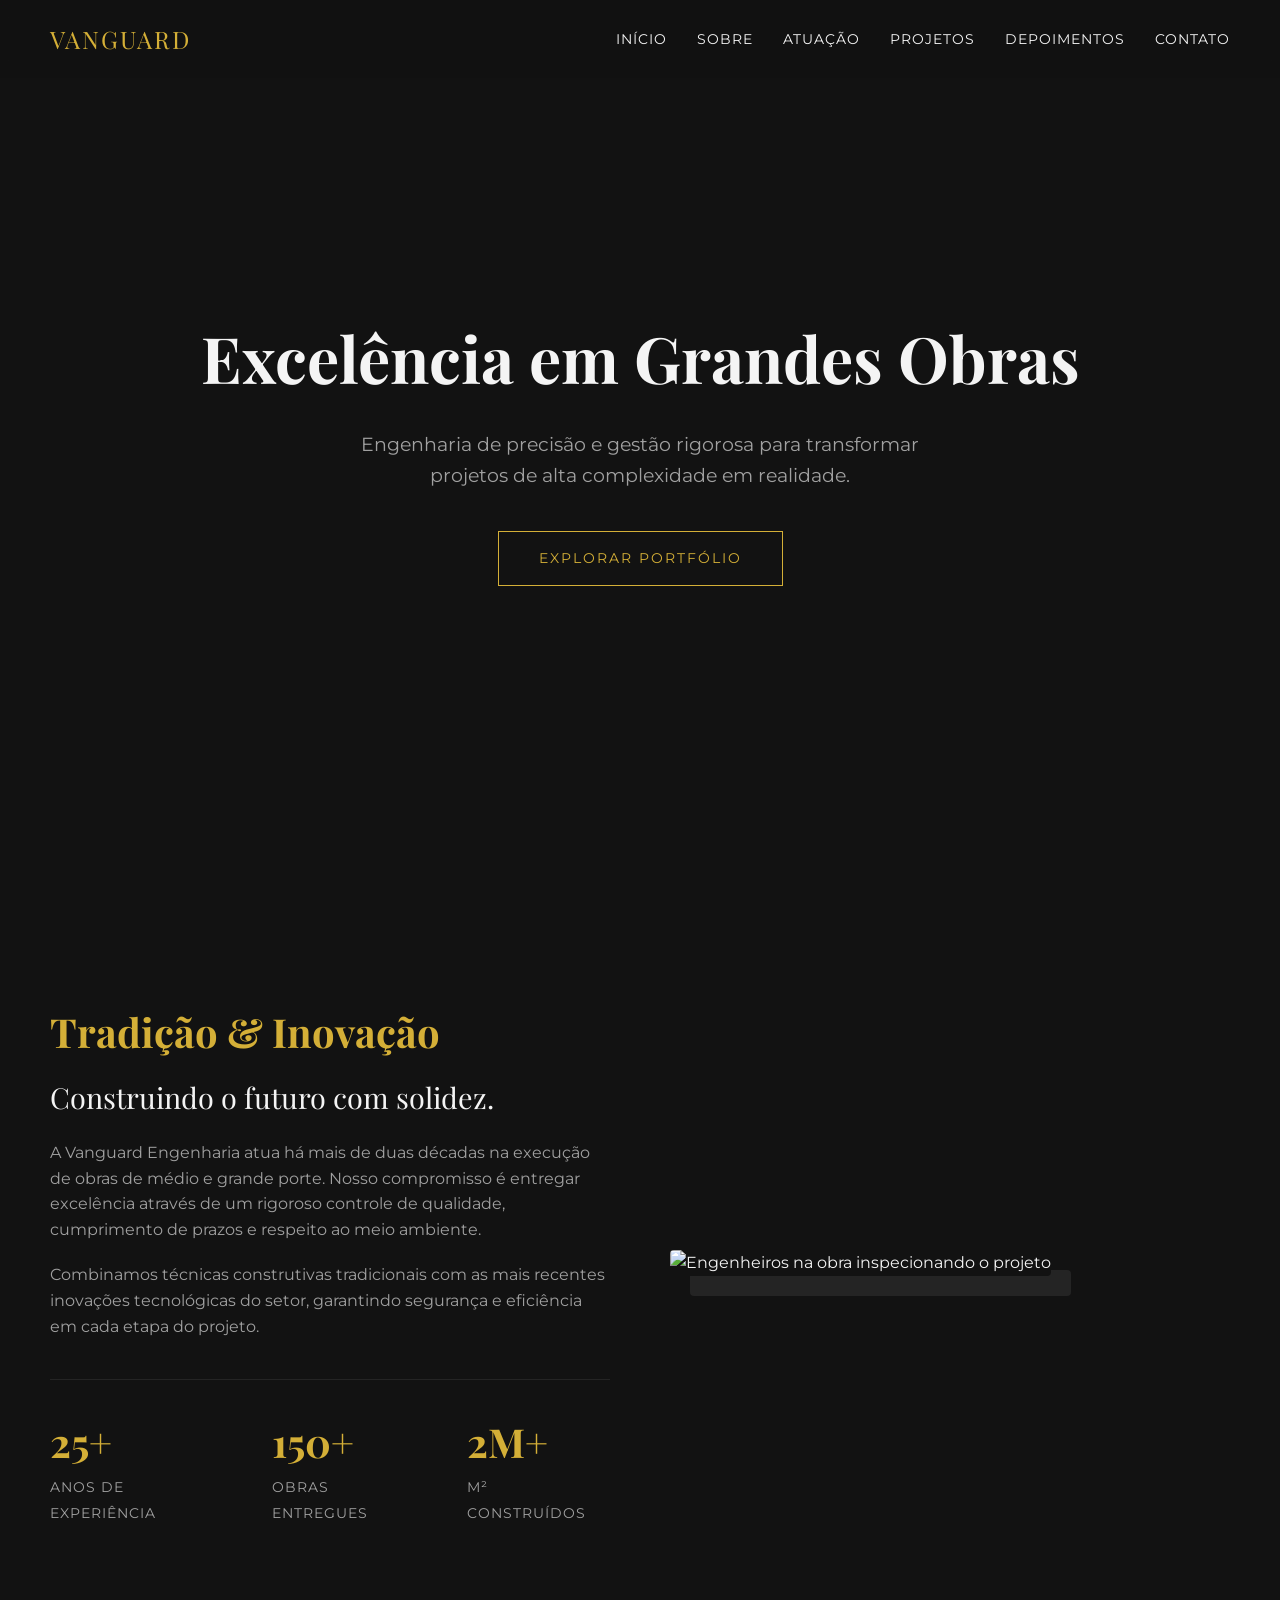
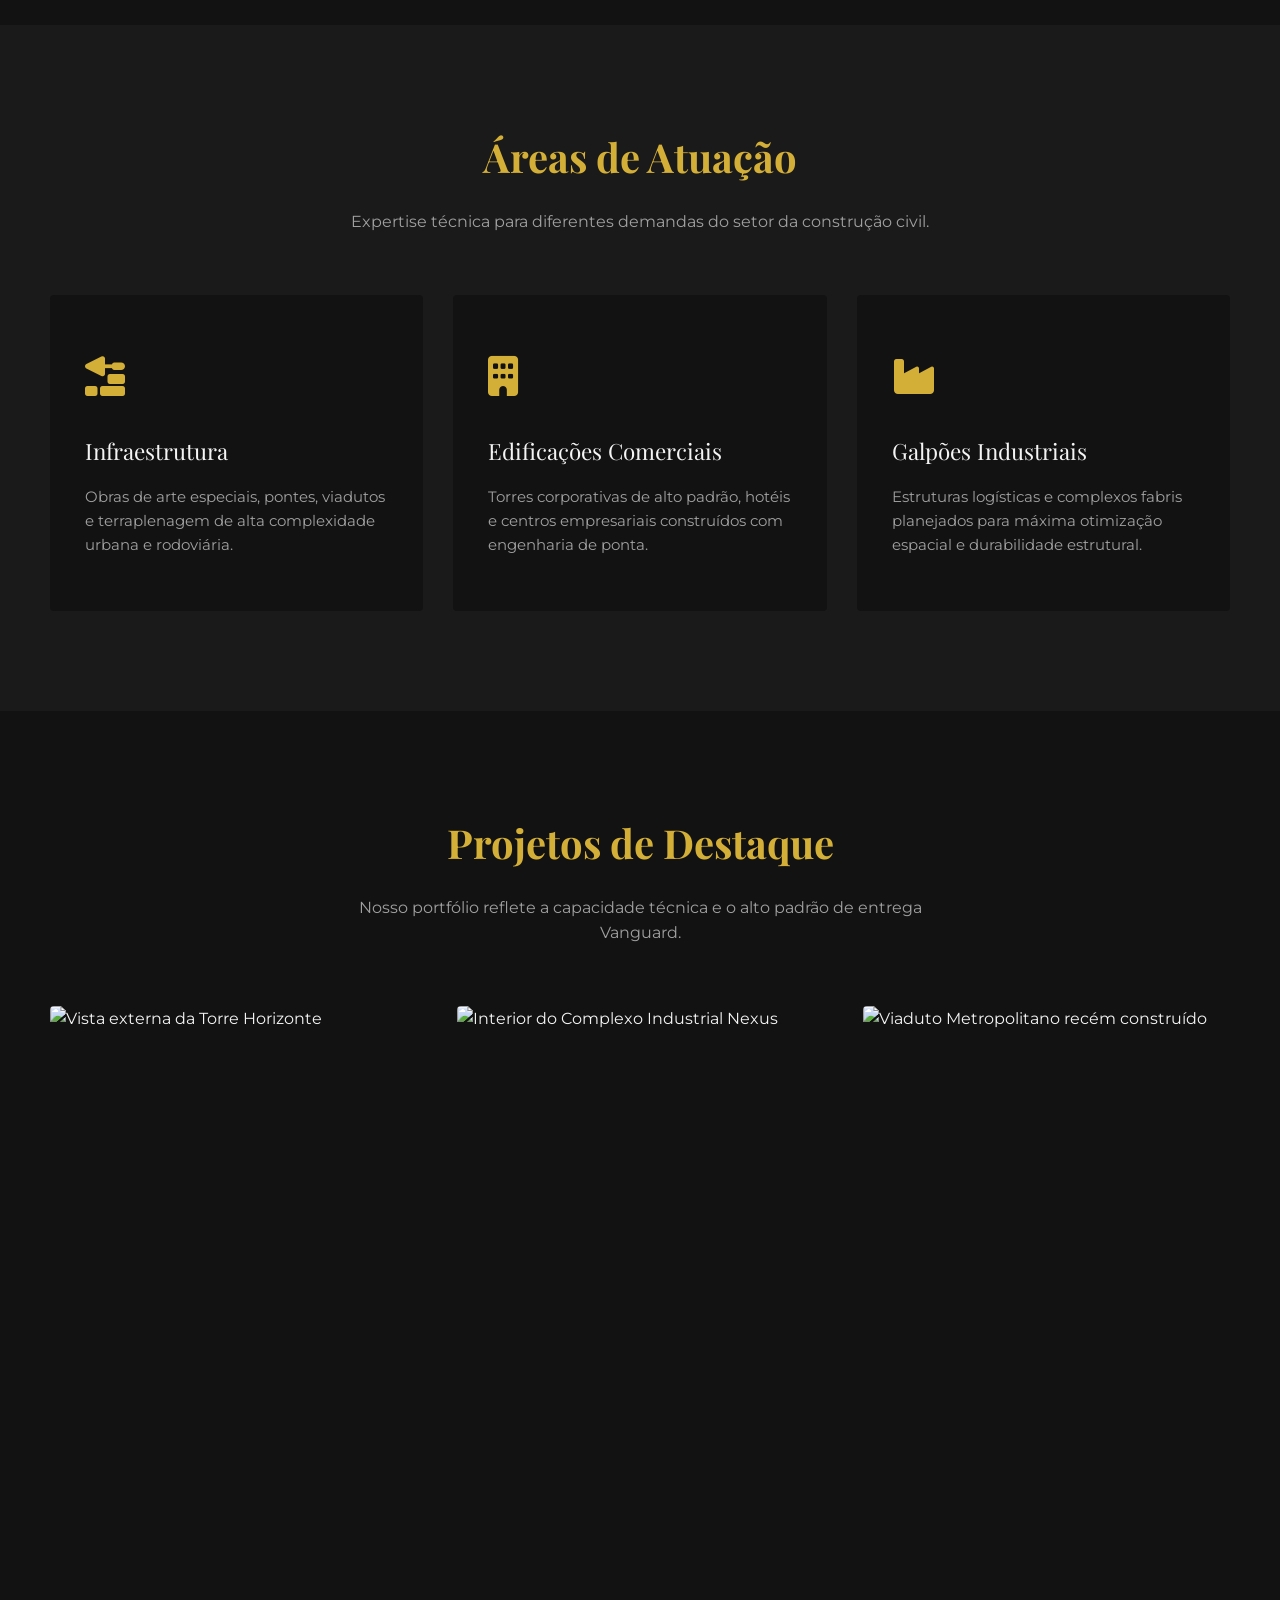
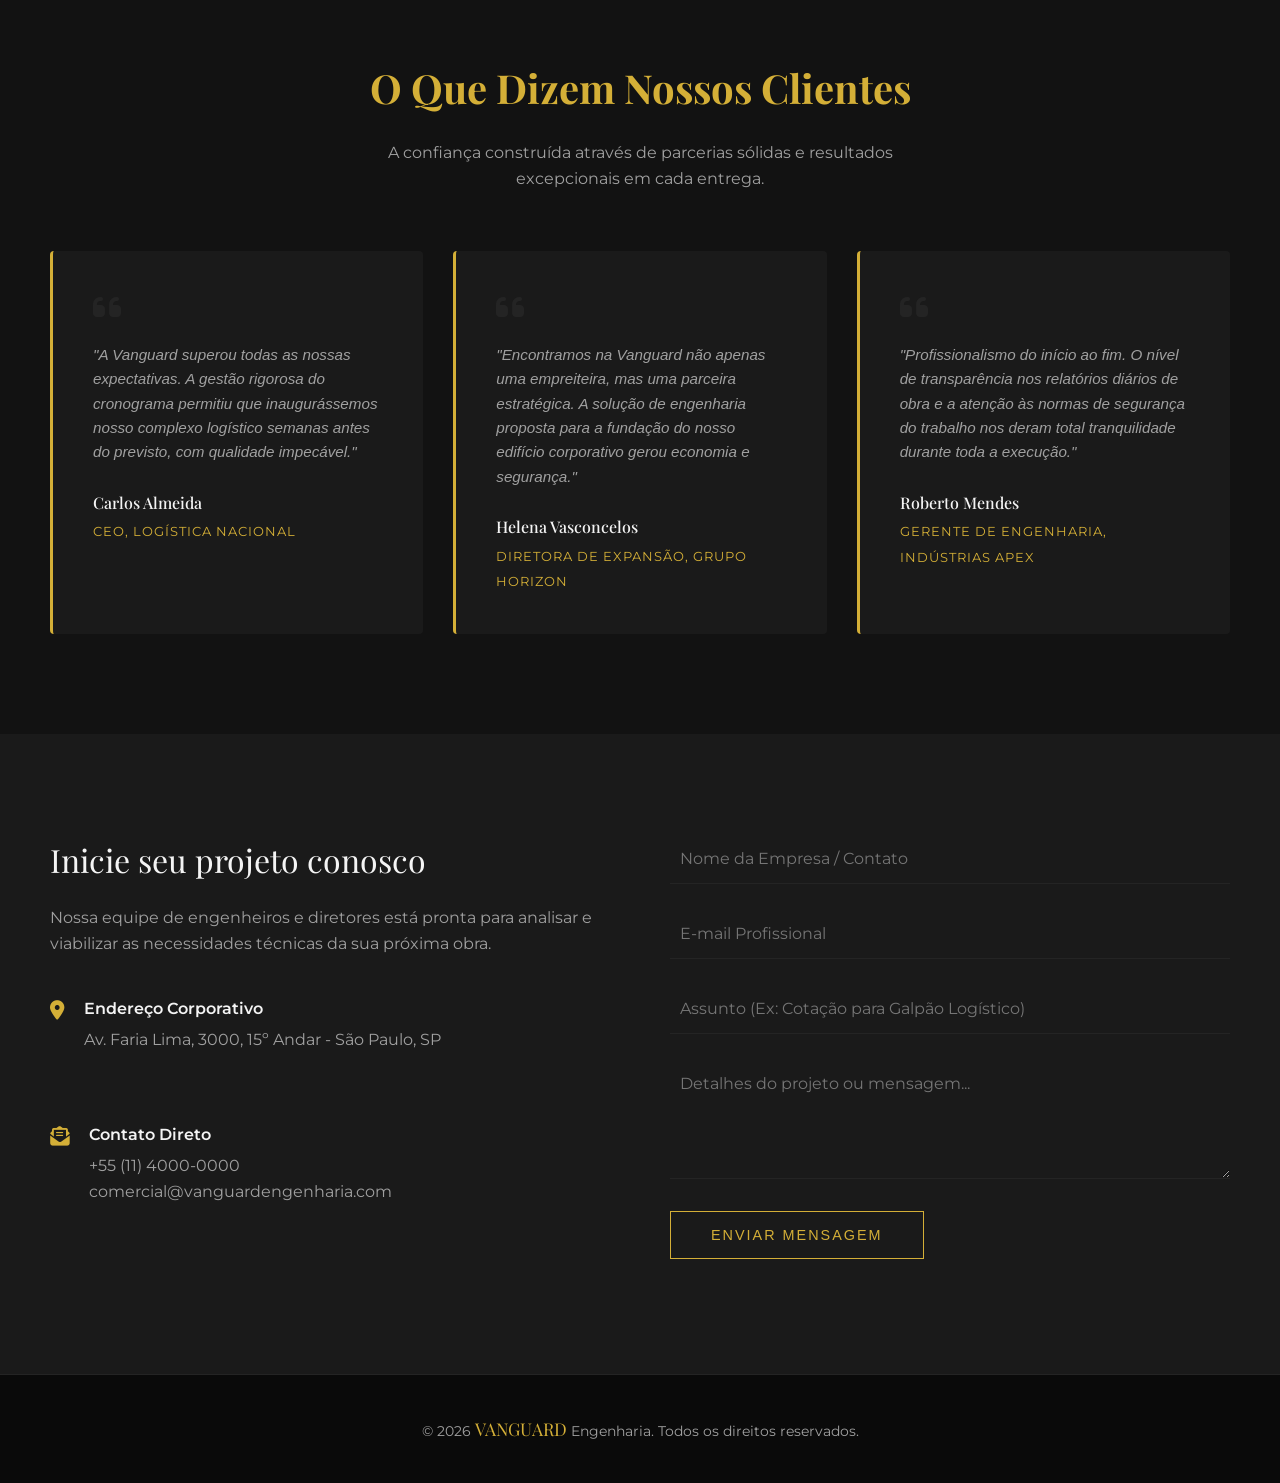
==== commit 3a9f701f: "Add files via upload" ====
--- a/index.html
+++ b/index.html
@@ -30,6 +30,7 @@
             <a href="#sobre">Sobre</a>
             <a href="#servicos">Atuação</a>
             <a href="#projetos">Projetos</a>
+            <a href="#depoimentos">Depoimentos</a>
             <a href="#contato">Contato</a>
         </div>
     </nav>
@@ -124,6 +125,38 @@
         </div>
     </section>
 
+    <section class="testimonials section-padding" id="depoimentos">
+        <h2 class="section-title reveal">O Que Dizem Nossos Clientes</h2>
+        <p class="section-subtitle reveal">A confiança construída através de parcerias sólidas e resultados excepcionais em cada entrega.</p>
+        
+        <div class="testimonials-grid">
+            <div class="testimonial-card reveal">
+                <i class="fa-solid fa-quote-left quote-icon"></i>
+                <p>"A Vanguard superou todas as nossas expectativas. A gestão rigorosa do cronograma permitiu que inaugurássemos nosso complexo logístico semanas antes do previsto, com qualidade impecável."</p>
+                <div class="client-info">
+                    <h4>Carlos Almeida</h4>
+                    <span>CEO, Logística Nacional</span>
+                </div>
+            </div>
+            <div class="testimonial-card reveal" style="transition-delay: 0.2s;">
+                <i class="fa-solid fa-quote-left quote-icon"></i>
+                <p>"Encontramos na Vanguard não apenas uma empreiteira, mas uma parceira estratégica. A solução de engenharia proposta para a fundação do nosso edifício corporativo gerou economia e segurança."</p>
+                <div class="client-info">
+                    <h4>Helena Vasconcelos</h4>
+                    <span>Diretora de Expansão, Grupo Horizon</span>
+                </div>
+            </div>
+            <div class="testimonial-card reveal" style="transition-delay: 0.4s;">
+                <i class="fa-solid fa-quote-left quote-icon"></i>
+                <p>"Profissionalismo do início ao fim. O nível de transparência nos relatórios diários de obra e a atenção às normas de segurança do trabalho nos deram total tranquilidade durante toda a execução."</p>
+                <div class="client-info">
+                    <h4>Roberto Mendes</h4>
+                    <span>Gerente de Engenharia, Indústrias Apex</span>
+                </div>
+            </div>
+        </div>
+    </section>
+
     <section class="contact section-padding" id="contato">
         <div class="contact-grid">
             <div class="contact-info reveal">
--- a/style.css
+++ b/style.css
@@ -324,6 +324,61 @@
 .project-card:hover .project-info { transform: translateY(0); opacity: 1; } /* Exibe o texto */
 
 /* ==========================================================================
+   SEÇÃO: DEPOIMENTOS
+   ========================================================================== */
+.testimonials {
+    /* Utilizando a mesma cor de fundo padrão ou surface para contrastar suavemente */
+    background-color: var(--bg-color); 
+}
+
+.testimonials-grid { 
+    display: grid; 
+    grid-template-columns: repeat(auto-fit, minmax(300px, 1fr)); 
+    gap: 30px; 
+}
+
+.testimonial-card {
+    background: var(--surface-color);
+    padding: 40px;
+    border-radius: 4px;
+    position: relative;
+    border-left: 3px solid var(--accent-color);
+    transition: transform 0.3s ease;
+}
+
+.testimonial-card:hover { 
+    transform: translateY(-10px); 
+}
+
+.quote-icon {
+    font-size: 2rem;
+    color: var(--surface-light); /* Cor discreta para não roubar a atenção do texto */
+    margin-bottom: 20px;
+    display: block;
+}
+
+.testimonial-card p {
+    font-style: italic;
+    color: var(--text-muted);
+    margin-bottom: 25px;
+    font-size: 0.95rem;
+}
+
+.client-info h4 {
+    font-family: var(--font-heading);
+    color: var(--text-main);
+    font-weight: 500;
+    margin-bottom: 3px;
+}
+
+.client-info span {
+    font-size: 0.8rem;
+    color: var(--accent-color);
+    text-transform: uppercase;
+    letter-spacing: 1px;
+}
+
+/* ==========================================================================
    SEÇÃO: CONTATO E FORMULÁRIO
    ========================================================================== */
 .contact { background-color: var(--surface-color); }
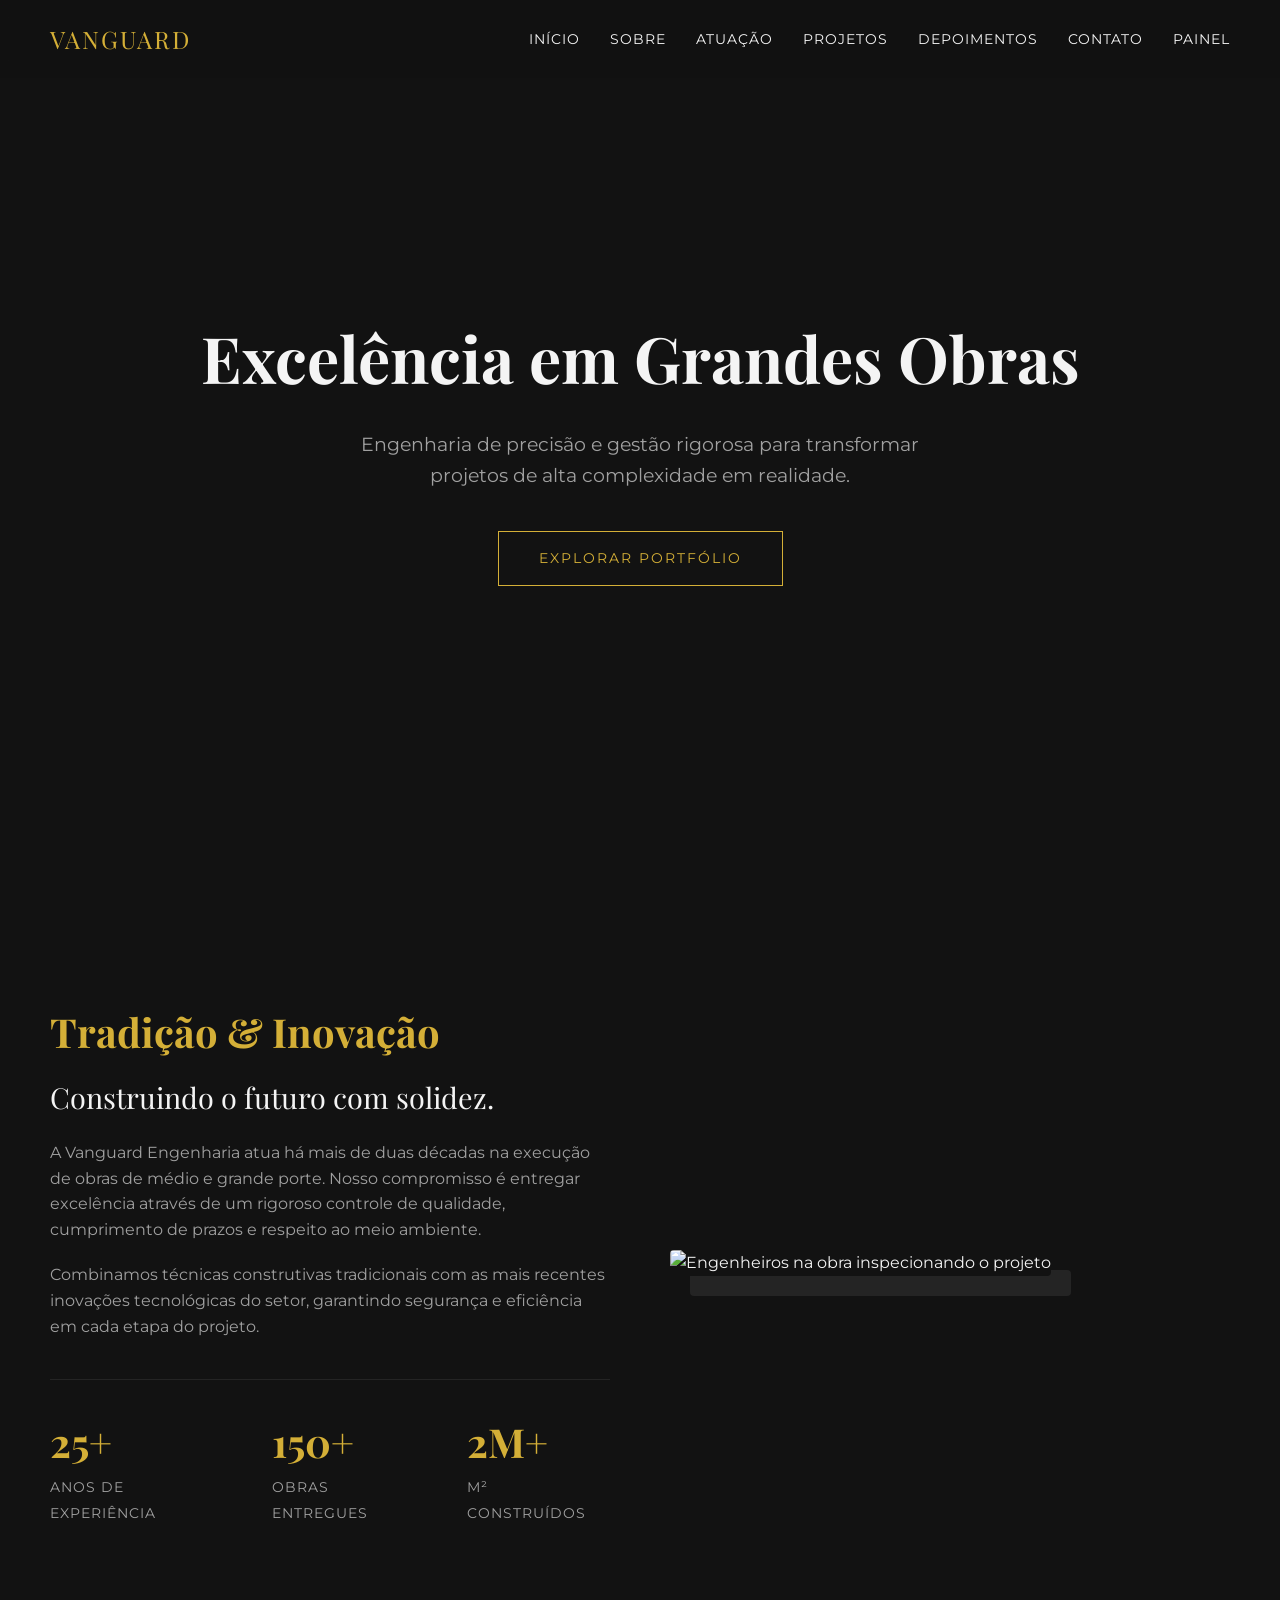
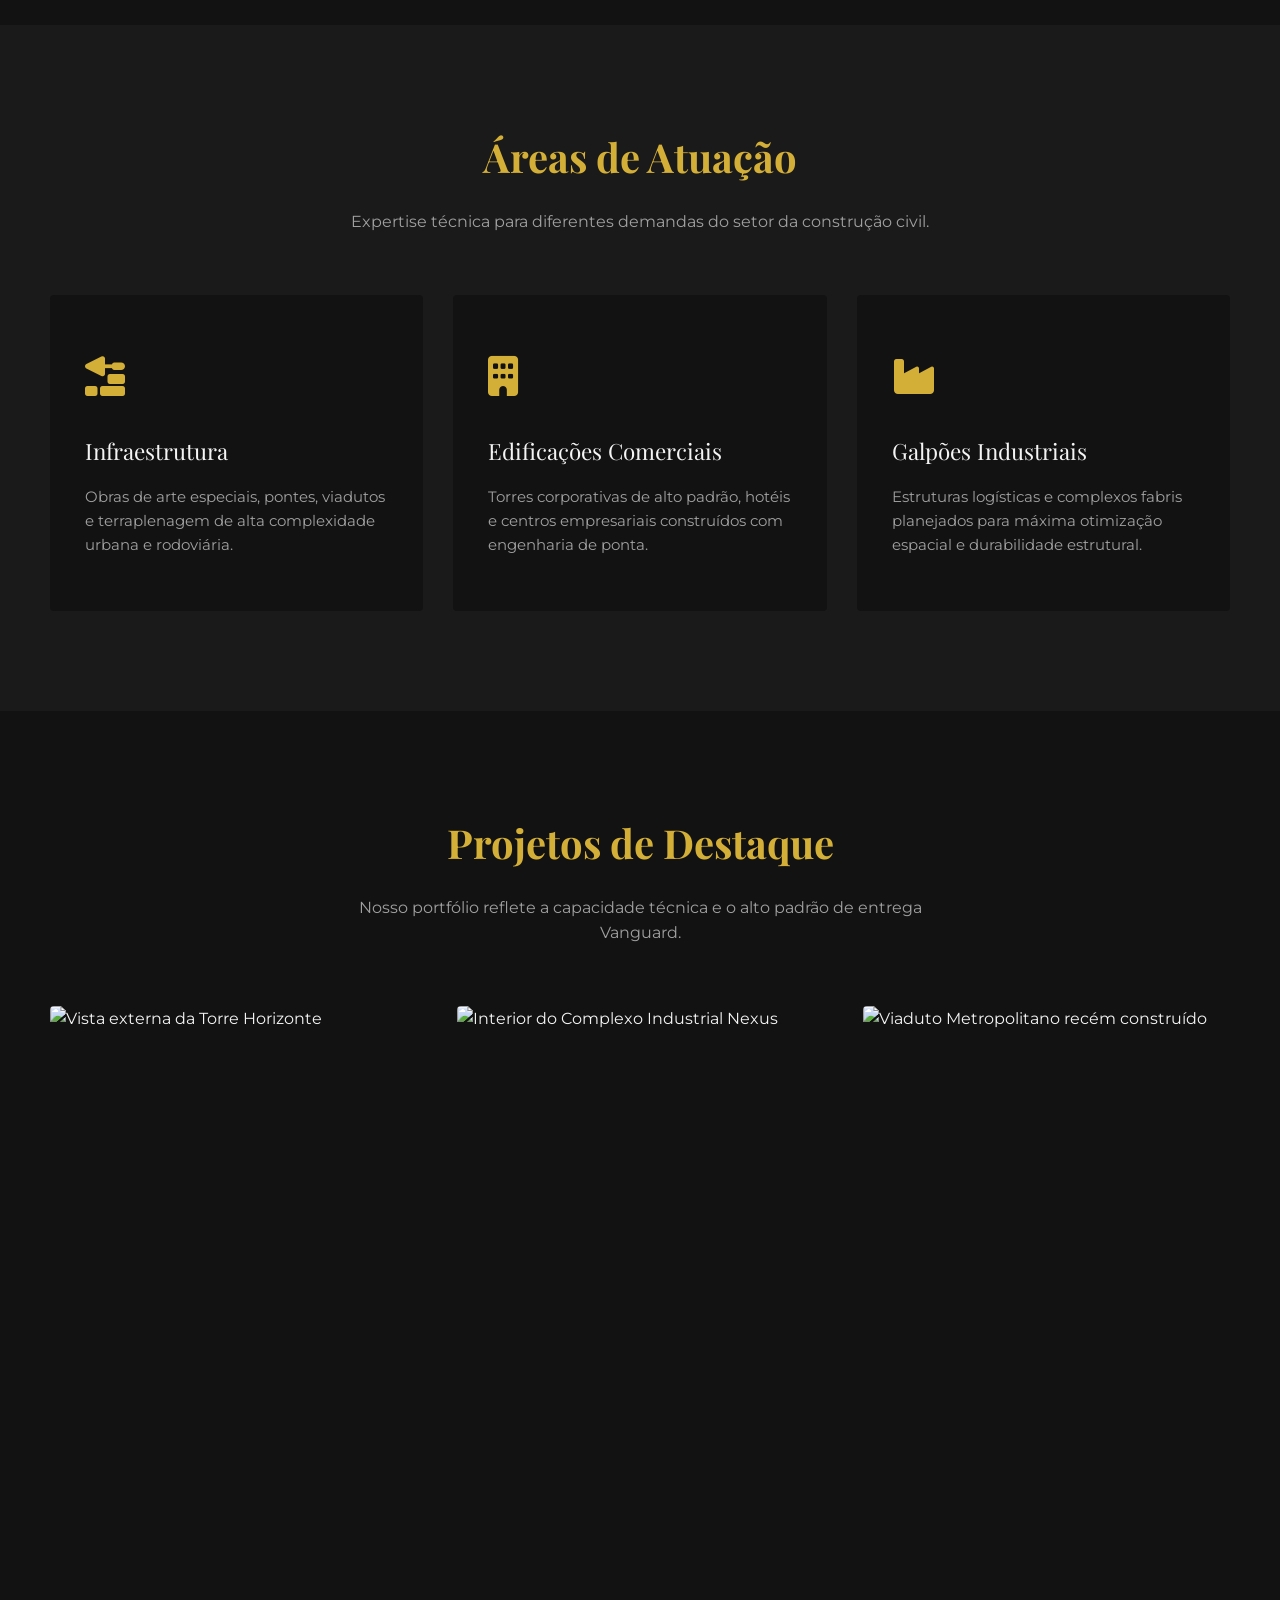
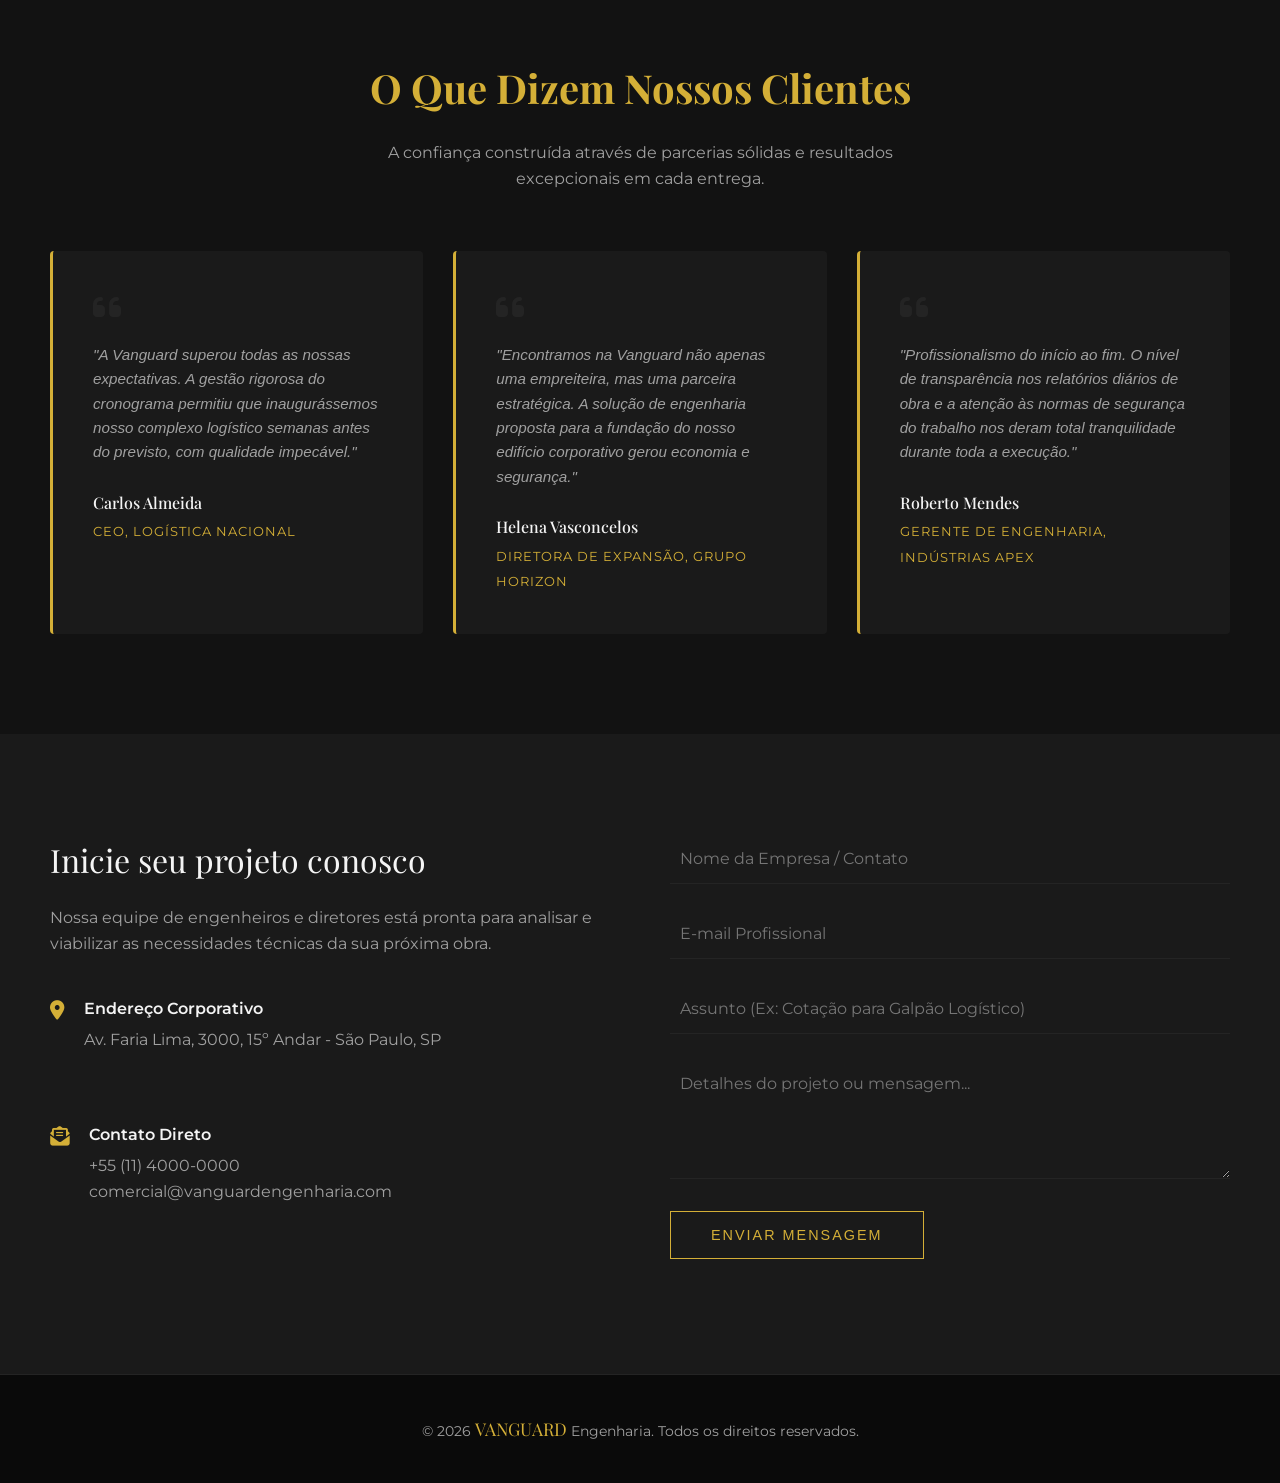
==== commit 6085b5dc: "Add files via upload" ====
--- a/index.html
+++ b/index.html
@@ -32,6 +32,7 @@
             <a href="#projetos">Projetos</a>
             <a href="#depoimentos">Depoimentos</a>
             <a href="#contato">Contato</a>
+            <a href="dashboard/index.html">Painel</a>
         </div>
     </nav>
 
@@ -193,6 +194,7 @@
                     <textarea placeholder="Detalhes do projeto ou mensagem..." required></textarea>
                 </div>
                 <button type="button" class="btn" style="align-self: flex-start;">Enviar Mensagem</button>
+                
             </form>
         </div>
     </section>
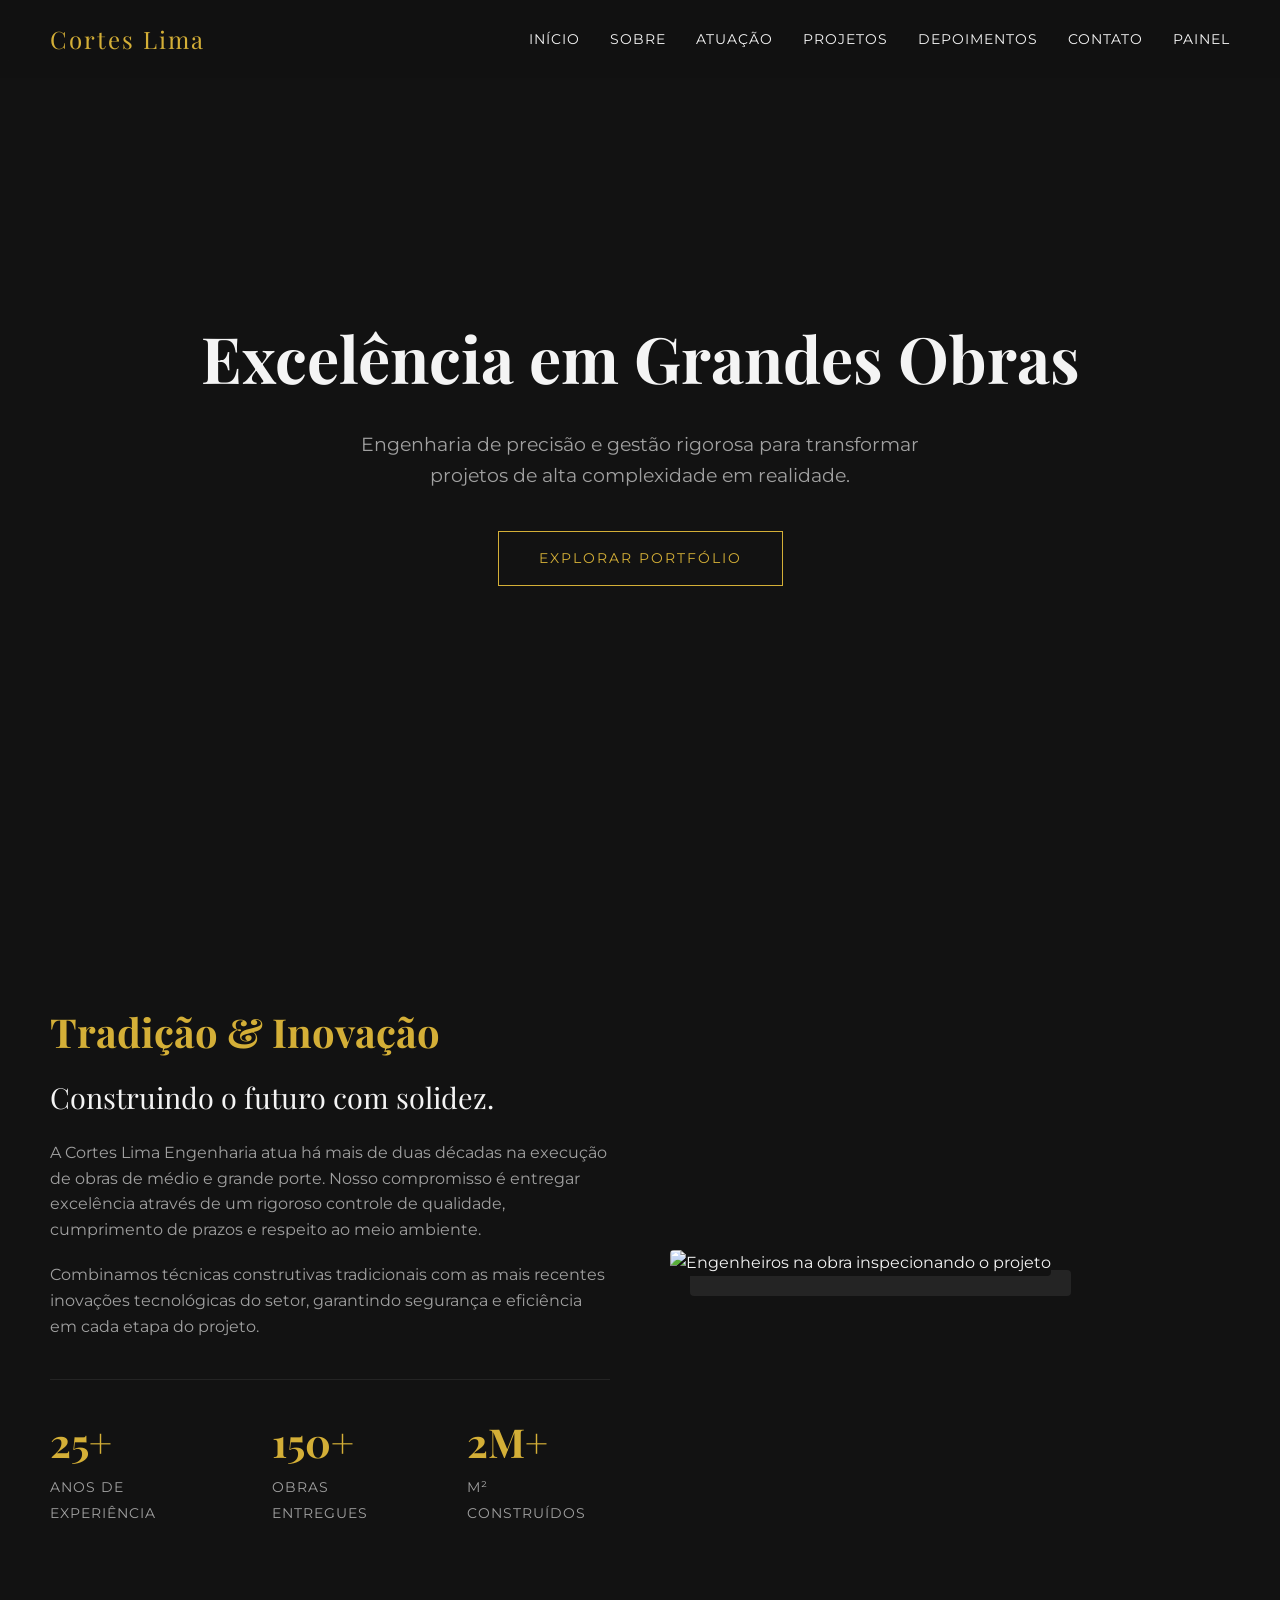
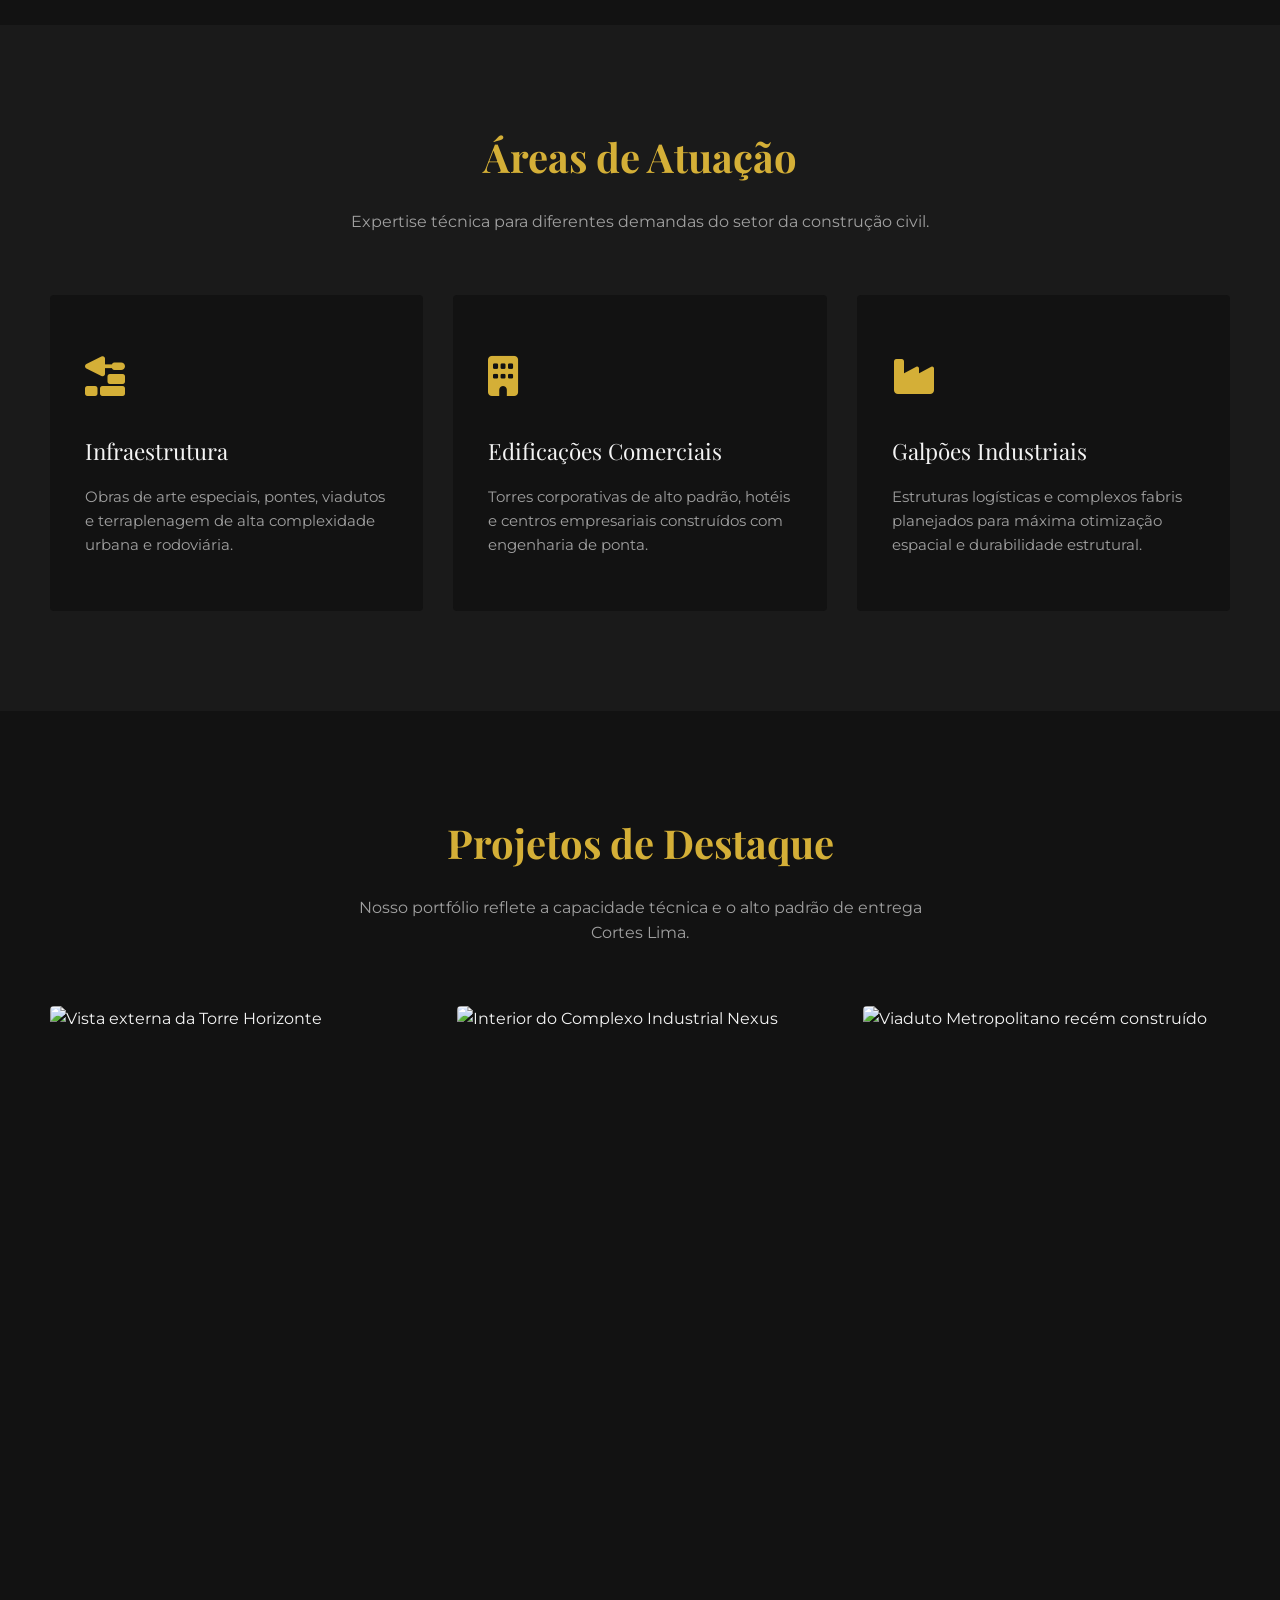
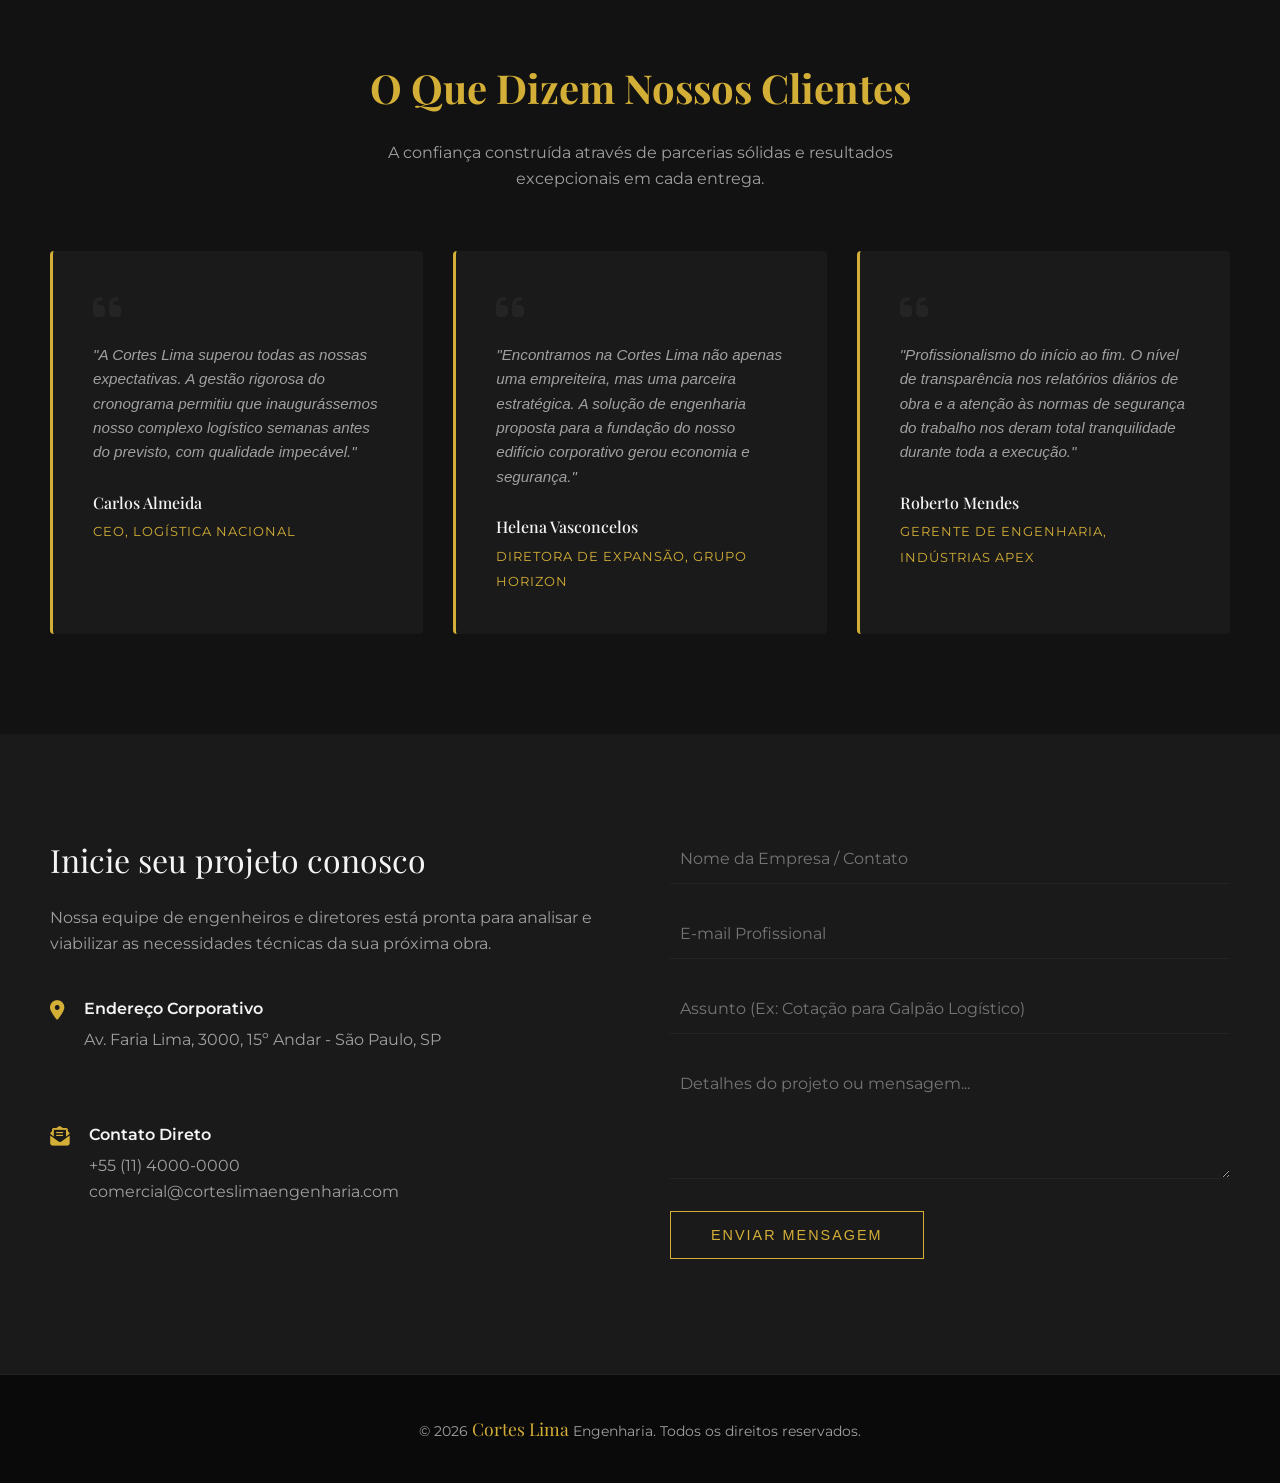
==== commit fd6c0765: "Add files via upload" ====
--- a/index.html
+++ b/index.html
@@ -3,7 +3,7 @@
 <head>
     <meta charset="UTF-8">
     <meta name="viewport" content="width=device-width, initial-scale=1.0">
-    <title>Vanguard Engenharia | Empreiteira</title>
+    <title>Cortes Lima Engenharia | Empreiteira</title>
     
     <link rel="preconnect" href="https://fonts.googleapis.com">
     <link rel="preconnect" href="https://fonts.gstatic.com" crossorigin>
@@ -17,7 +17,7 @@
 <body>
 
     <nav id="navbar">
-        <div class="logo">VANGUARD</div>
+        <div class="logo">Cortes Lima</div>
         
         <div class="menu-toggle" id="mobile-menu">
             <span></span>
@@ -49,7 +49,7 @@
             <div class="about-text reveal">
                 <h2 class="section-title" style="text-align: left;">Tradição & Inovação</h2>
                 <h3>Construindo o futuro com solidez.</h3>
-                <p>A Vanguard Engenharia atua há mais de duas décadas na execução de obras de médio e grande porte. Nosso compromisso é entregar excelência através de um rigoroso controle de qualidade, cumprimento de prazos e respeito ao meio ambiente.</p>
+                <p>A Cortes Lima Engenharia atua há mais de duas décadas na execução de obras de médio e grande porte. Nosso compromisso é entregar excelência através de um rigoroso controle de qualidade, cumprimento de prazos e respeito ao meio ambiente.</p>
                 <p>Combinamos técnicas construtivas tradicionais com as mais recentes inovações tecnológicas do setor, garantindo segurança e eficiência em cada etapa do projeto.</p>
                 
                 <div class="stats">
@@ -99,7 +99,7 @@
 
     <section class="section-padding" id="projetos">
         <h2 class="section-title reveal">Projetos de Destaque</h2>
-        <p class="section-subtitle reveal">Nosso portfólio reflete a capacidade técnica e o alto padrão de entrega Vanguard.</p>
+        <p class="section-subtitle reveal">Nosso portfólio reflete a capacidade técnica e o alto padrão de entrega Cortes Lima.</p>
         
         <div class="projects-grid">
             <div class="project-card reveal">
@@ -133,7 +133,7 @@
         <div class="testimonials-grid">
             <div class="testimonial-card reveal">
                 <i class="fa-solid fa-quote-left quote-icon"></i>
-                <p>"A Vanguard superou todas as nossas expectativas. A gestão rigorosa do cronograma permitiu que inaugurássemos nosso complexo logístico semanas antes do previsto, com qualidade impecável."</p>
+                <p>"A Cortes Lima superou todas as nossas expectativas. A gestão rigorosa do cronograma permitiu que inaugurássemos nosso complexo logístico semanas antes do previsto, com qualidade impecável."</p>
                 <div class="client-info">
                     <h4>Carlos Almeida</h4>
                     <span>CEO, Logística Nacional</span>
@@ -141,7 +141,7 @@
             </div>
             <div class="testimonial-card reveal" style="transition-delay: 0.2s;">
                 <i class="fa-solid fa-quote-left quote-icon"></i>
-                <p>"Encontramos na Vanguard não apenas uma empreiteira, mas uma parceira estratégica. A solução de engenharia proposta para a fundação do nosso edifício corporativo gerou economia e segurança."</p>
+                <p>"Encontramos na Cortes Lima não apenas uma empreiteira, mas uma parceira estratégica. A solução de engenharia proposta para a fundação do nosso edifício corporativo gerou economia e segurança."</p>
                 <div class="client-info">
                     <h4>Helena Vasconcelos</h4>
                     <span>Diretora de Expansão, Grupo Horizon</span>
@@ -175,7 +175,7 @@
                     <i class="fa-solid fa-envelope-open-text"></i>
                     <div>
                         <h4>Contato Direto</h4>
-                        <p>+55 (11) 4000-0000<br>comercial@vanguardengenharia.com</p>
+                        <p>+55 (11) 4000-0000<br>comercial@corteslimaengenharia.com</p>
                     </div>
                 </div>
             </div>
@@ -200,7 +200,7 @@
     </section>
 
     <footer>
-        <p>&copy; 2026 <span class="accent">VANGUARD</span> Engenharia. Todos os direitos reservados.</p>
+        <p>&copy; 2026 <span class="accent">Cortes Lima</span> Engenharia. Todos os direitos reservados.</p>
     </footer>
 
     <script src="script.js"></script>
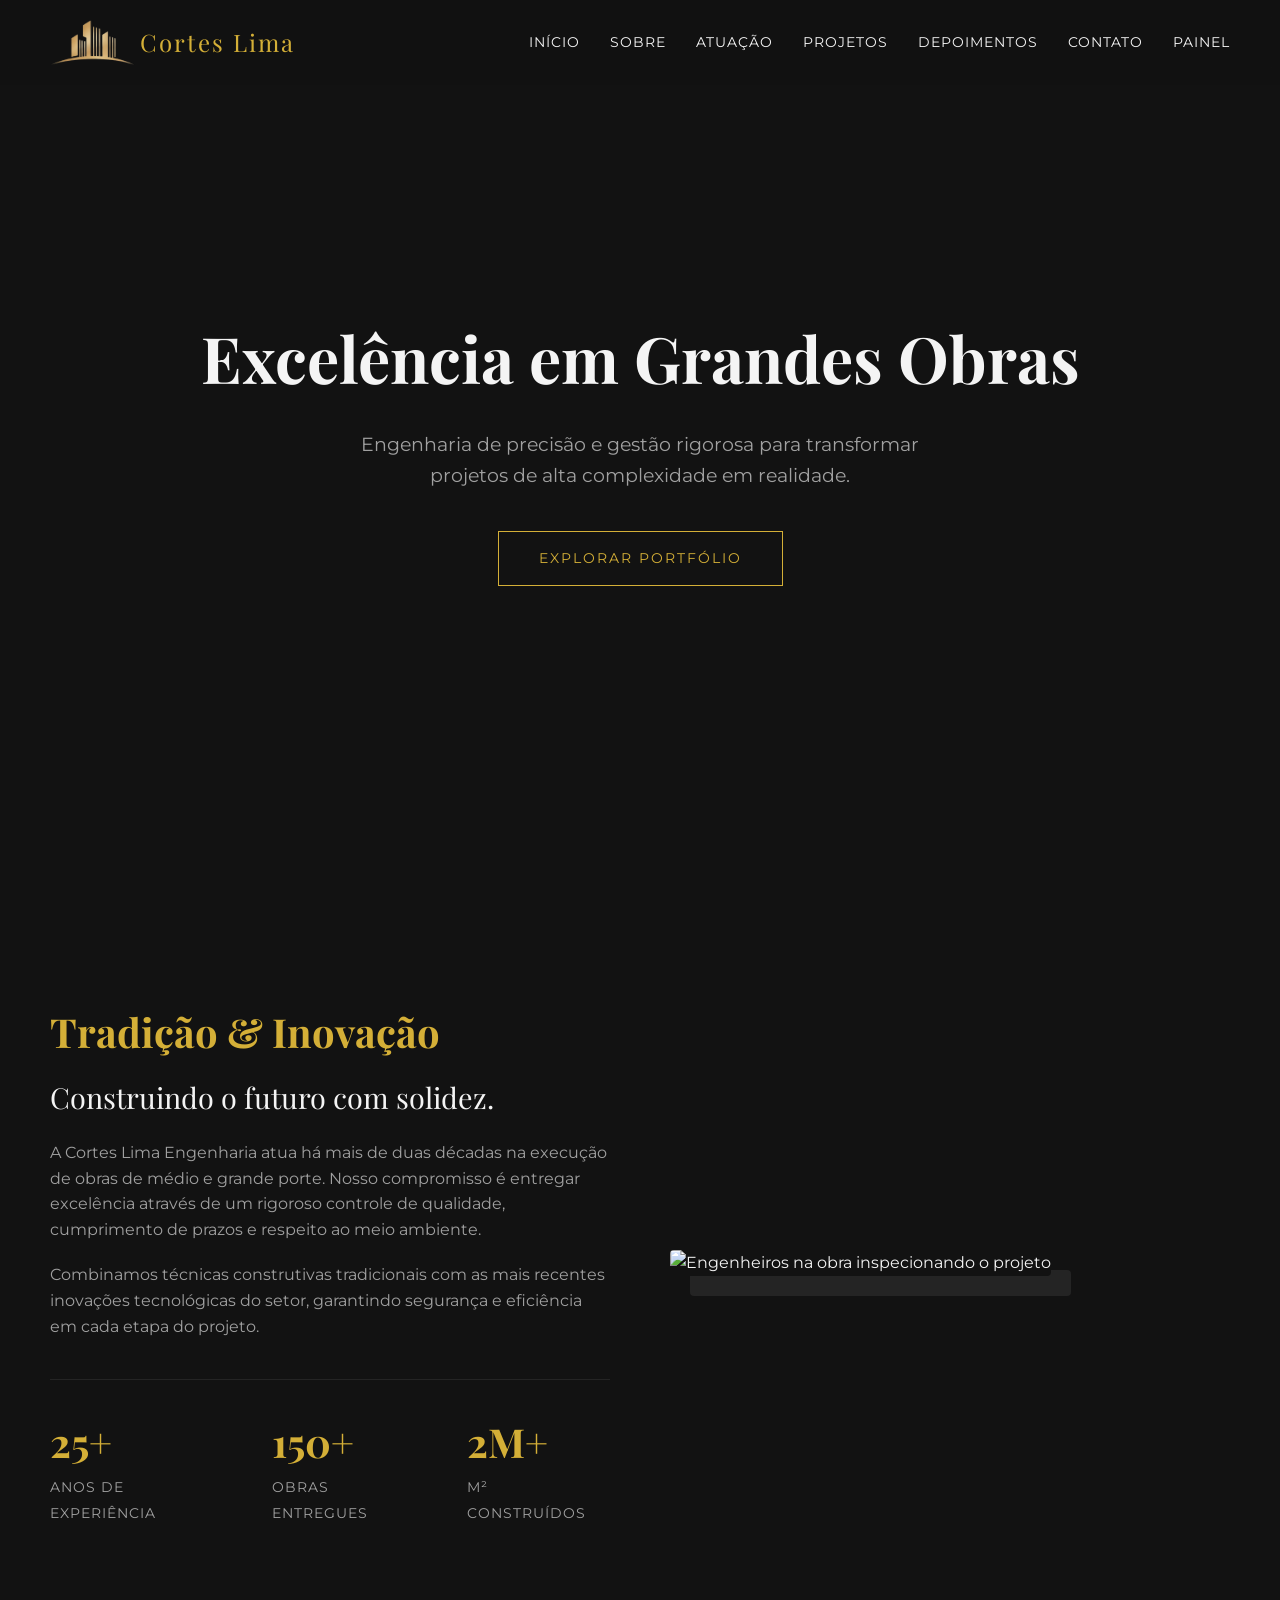
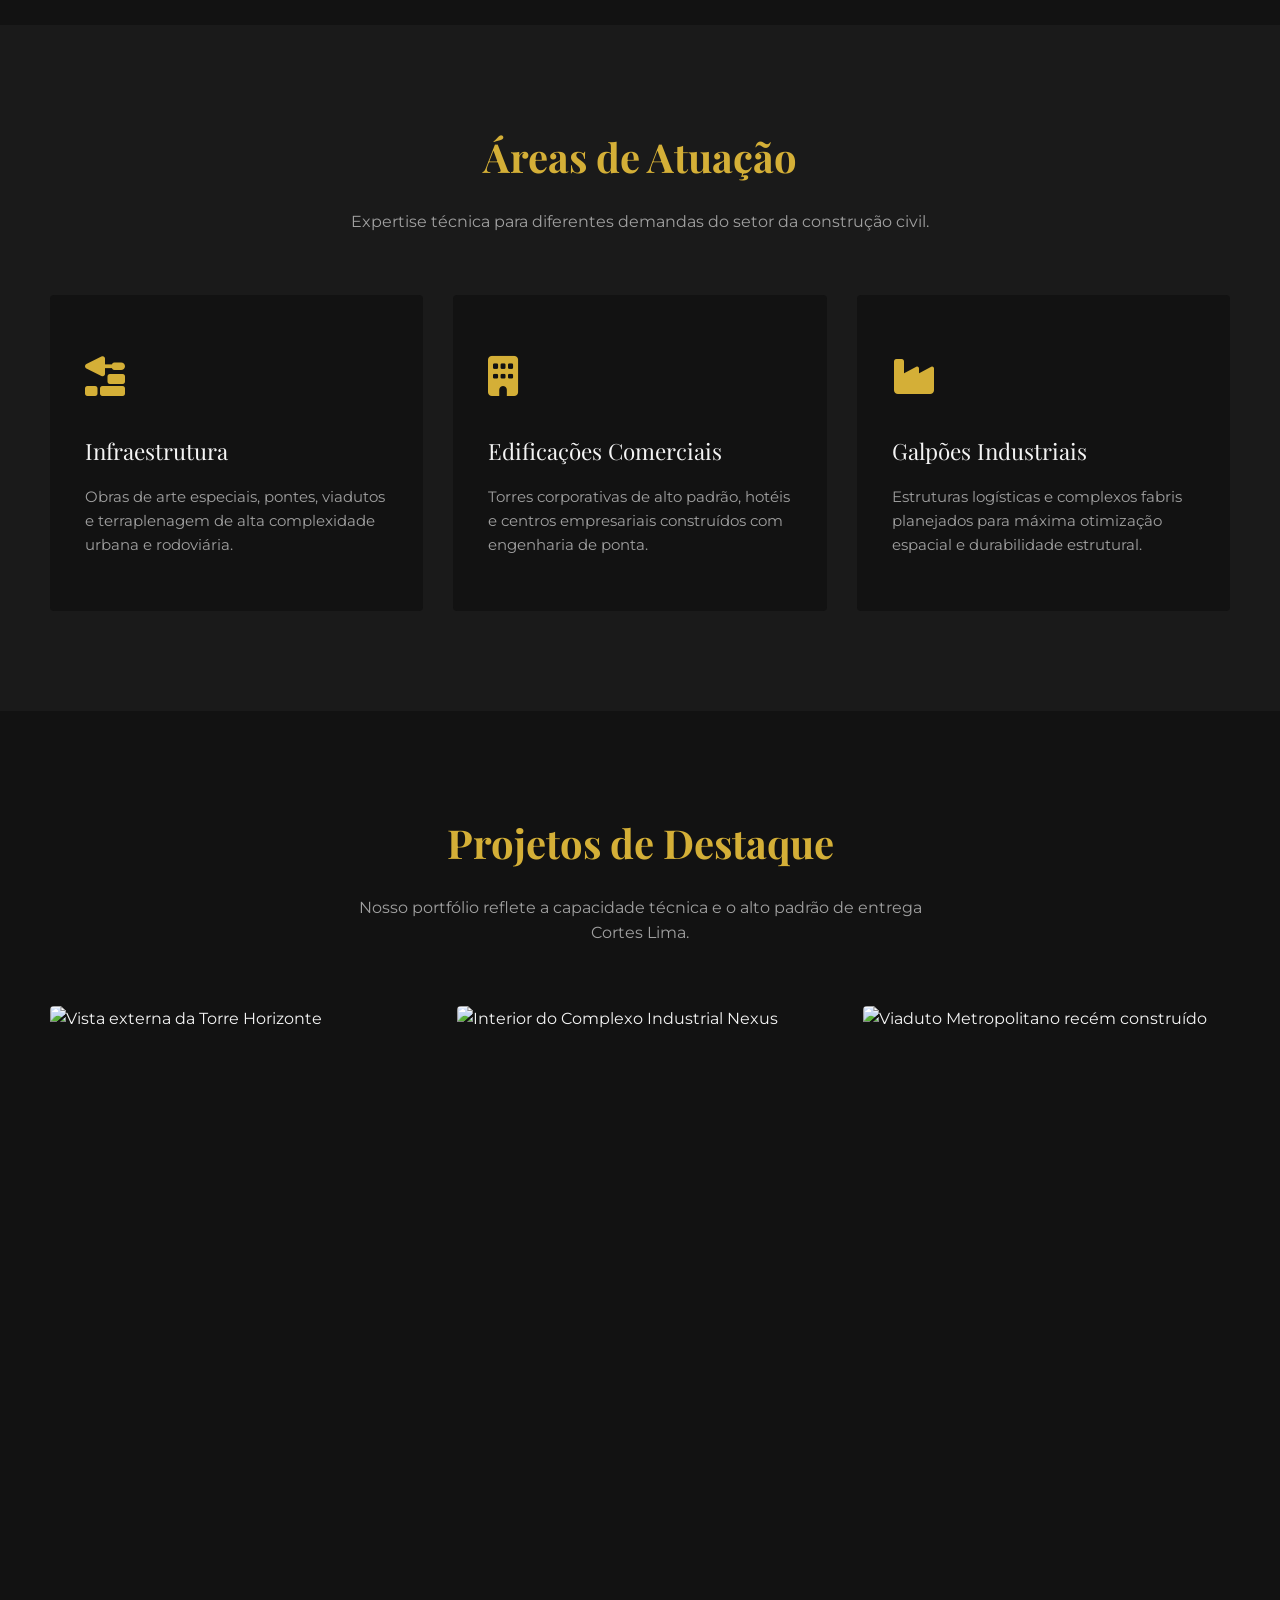
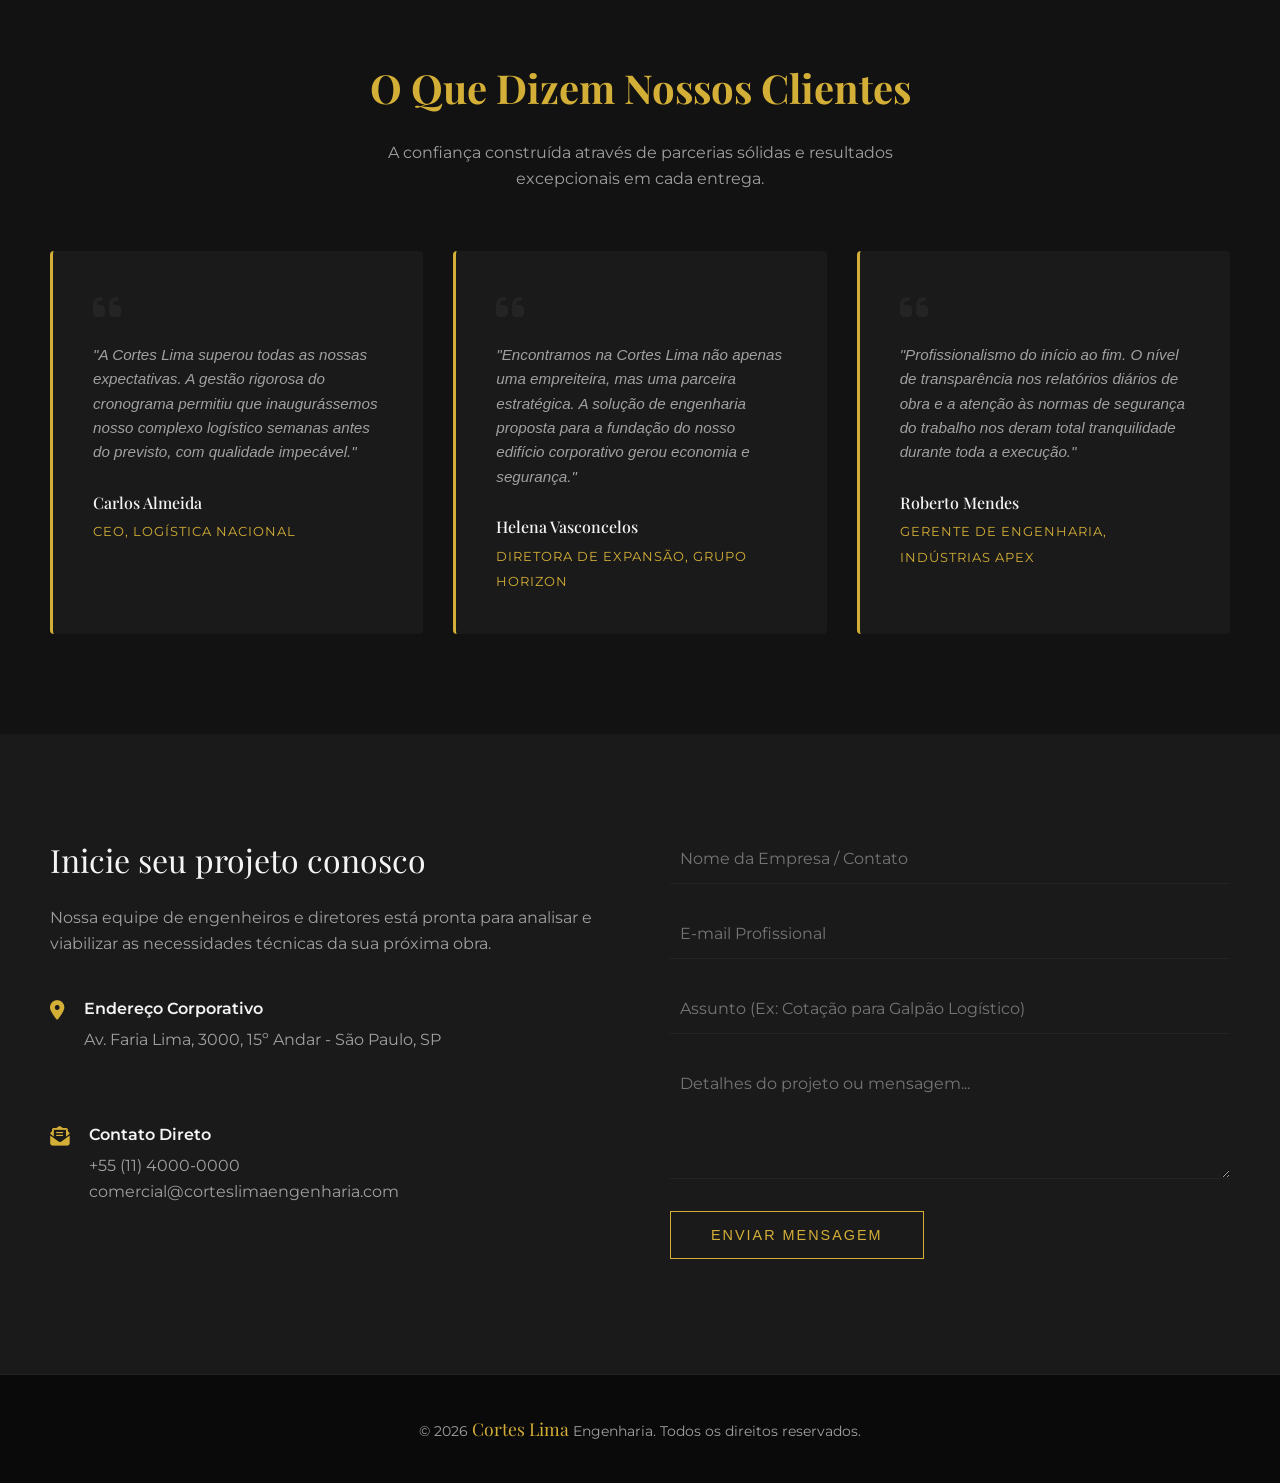
==== commit 0fdeb943: "Add files via upload" ====
--- a/index.html
+++ b/index.html
@@ -17,7 +17,10 @@
 <body>
 
     <nav id="navbar">
-        <div class="logo">Cortes Lima</div>
+        <div class="logo">
+            <img src="logo.png" alt="Logo Cortes Lima" class="logo-img">
+            Cortes Lima
+        </div>
         
         <div class="menu-toggle" id="mobile-menu">
             <span></span>
--- a/style.css
+++ b/style.css
@@ -111,6 +111,23 @@
     transition: padding 0.3s ease;
 }
 
+.logo { 
+    font-family: var(--font-heading); 
+    font-size: 1.5rem; 
+    color: var(--accent-color); 
+    letter-spacing: 2px; 
+    z-index: 1001;
+    display: flex; 
+    align-items: center; 
+    gap: 5px;
+}
+
+/* Define o tamanho da logo */
+.logo-img {
+    height: 45px;
+    width: auto;
+}
+
 /* Classe dinâmica adicionada via JavaScript ao rolar a página */
 nav.scrolled { 
     padding: 15px 50px; 
@@ -188,7 +205,7 @@
     justify-content: center; 
     text-align: center;
     /* Fundo com sobreposição de gradiente escuro para garantir legibilidade do texto */
-    background: linear-gradient(rgba(18, 18, 18, 0.7), rgba(18, 18, 18, 0.9)), url('https://images.unsplash.com/photo-1541888081691-1cb18809623e?ixlib=rb-4.0.3&auto=format&fit=crop&w=1920&q=80') center/cover;
+    background: linear-gradient(rgba(18, 18, 18, 0.7), rgba(18, 18, 18, 0.9)), url('https://images.unsplash.com/photo-1503387762-592deb58ef4e?q=80&w=1931&auto=format&fit=crop&ixlib=rb-4.1.0&ixid=M3wxMjA3fDB8MHxwaG90by1wYWdlfHx8fGVufDB8fHx8fA%3D%3D') center/cover;
     padding: 0 20px;
 }
 
@@ -506,4 +523,15 @@
         transform: rotate(-45deg);
         width: 32px;
     }
+
+    .hero {
+        /* Usa uma unidade moderna (Small Viewport Height) para evitar que a imagem 
+           pule quando a barra de endereço do navegador do celular sumir/aparecer */
+        height: 100svh; 
+        min-height: 100vh;
+        background-position: center center;
+        background-attachment: scroll; /* Previne bugs visuais no iPhone/iOS */
+    }
+    .hero-content h1 { font-size: 2.5rem; }
+    .section-padding { padding: 60px 20px; }
 }
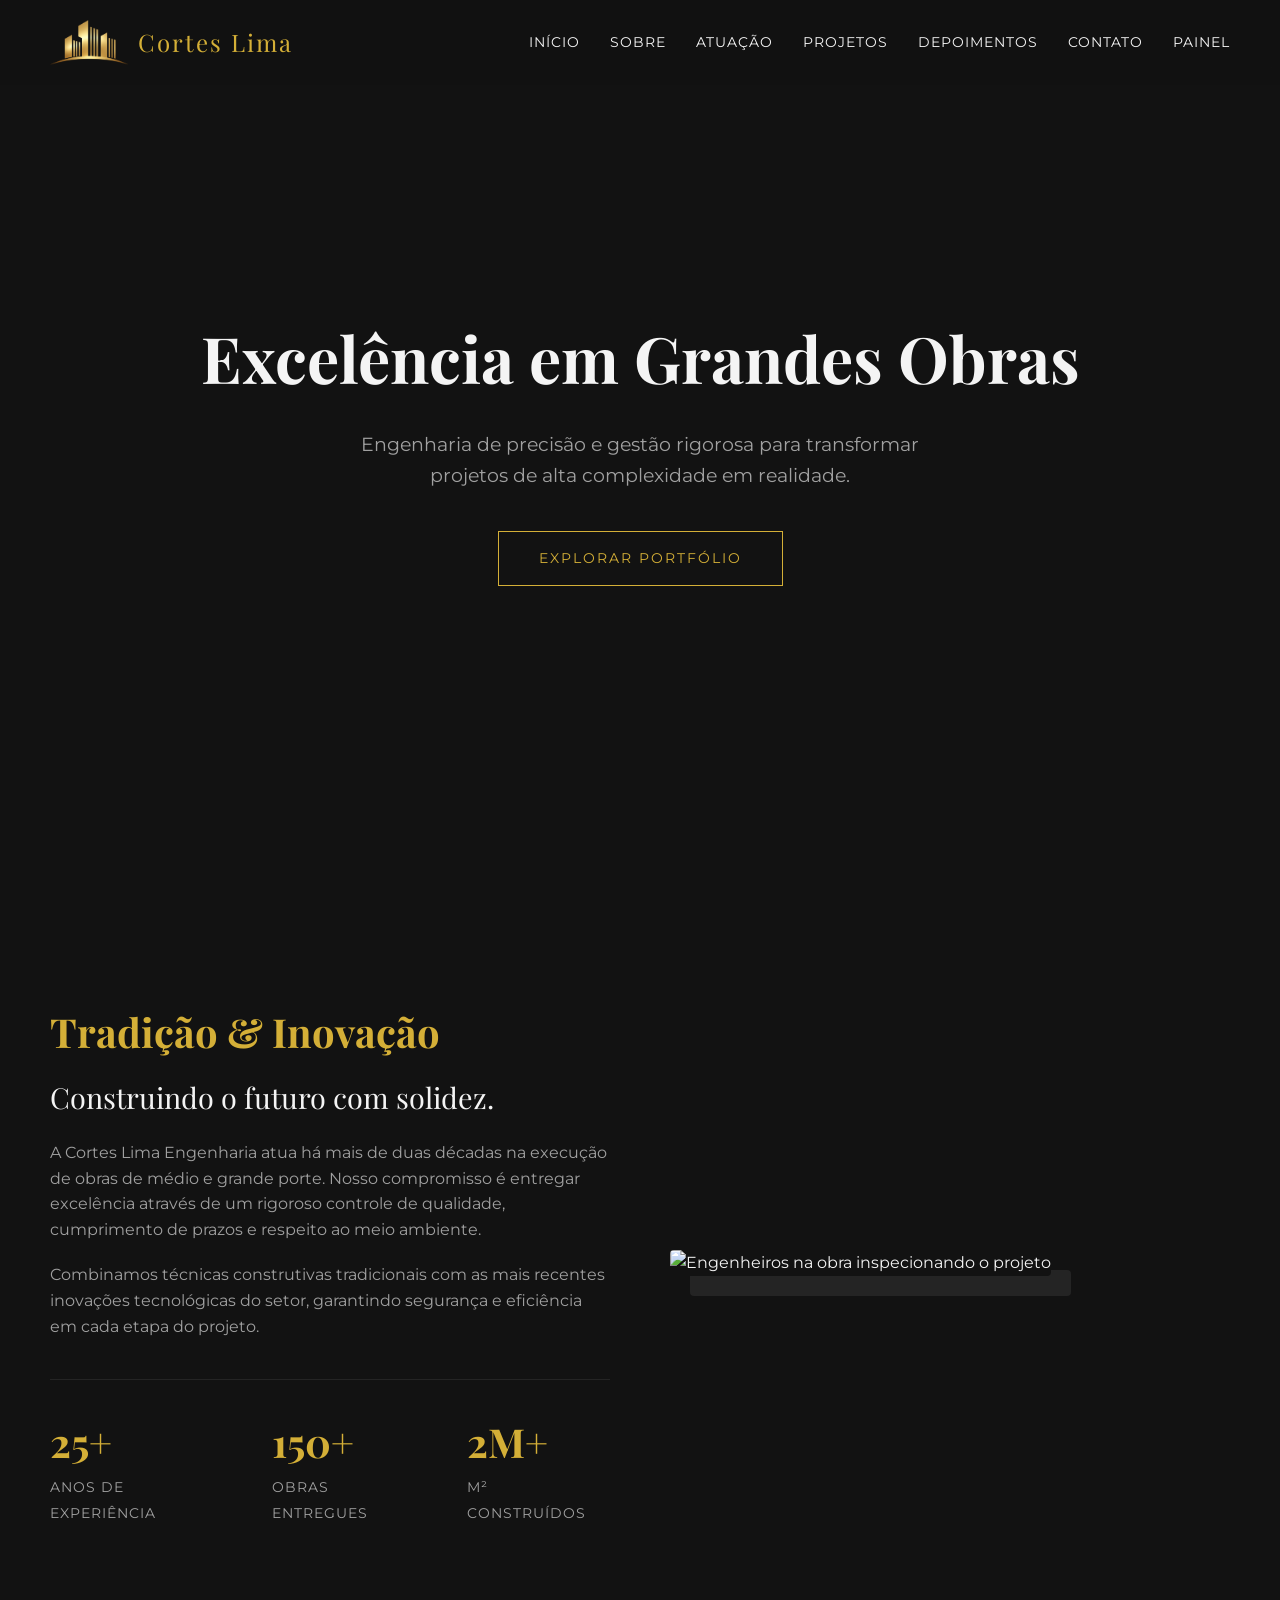
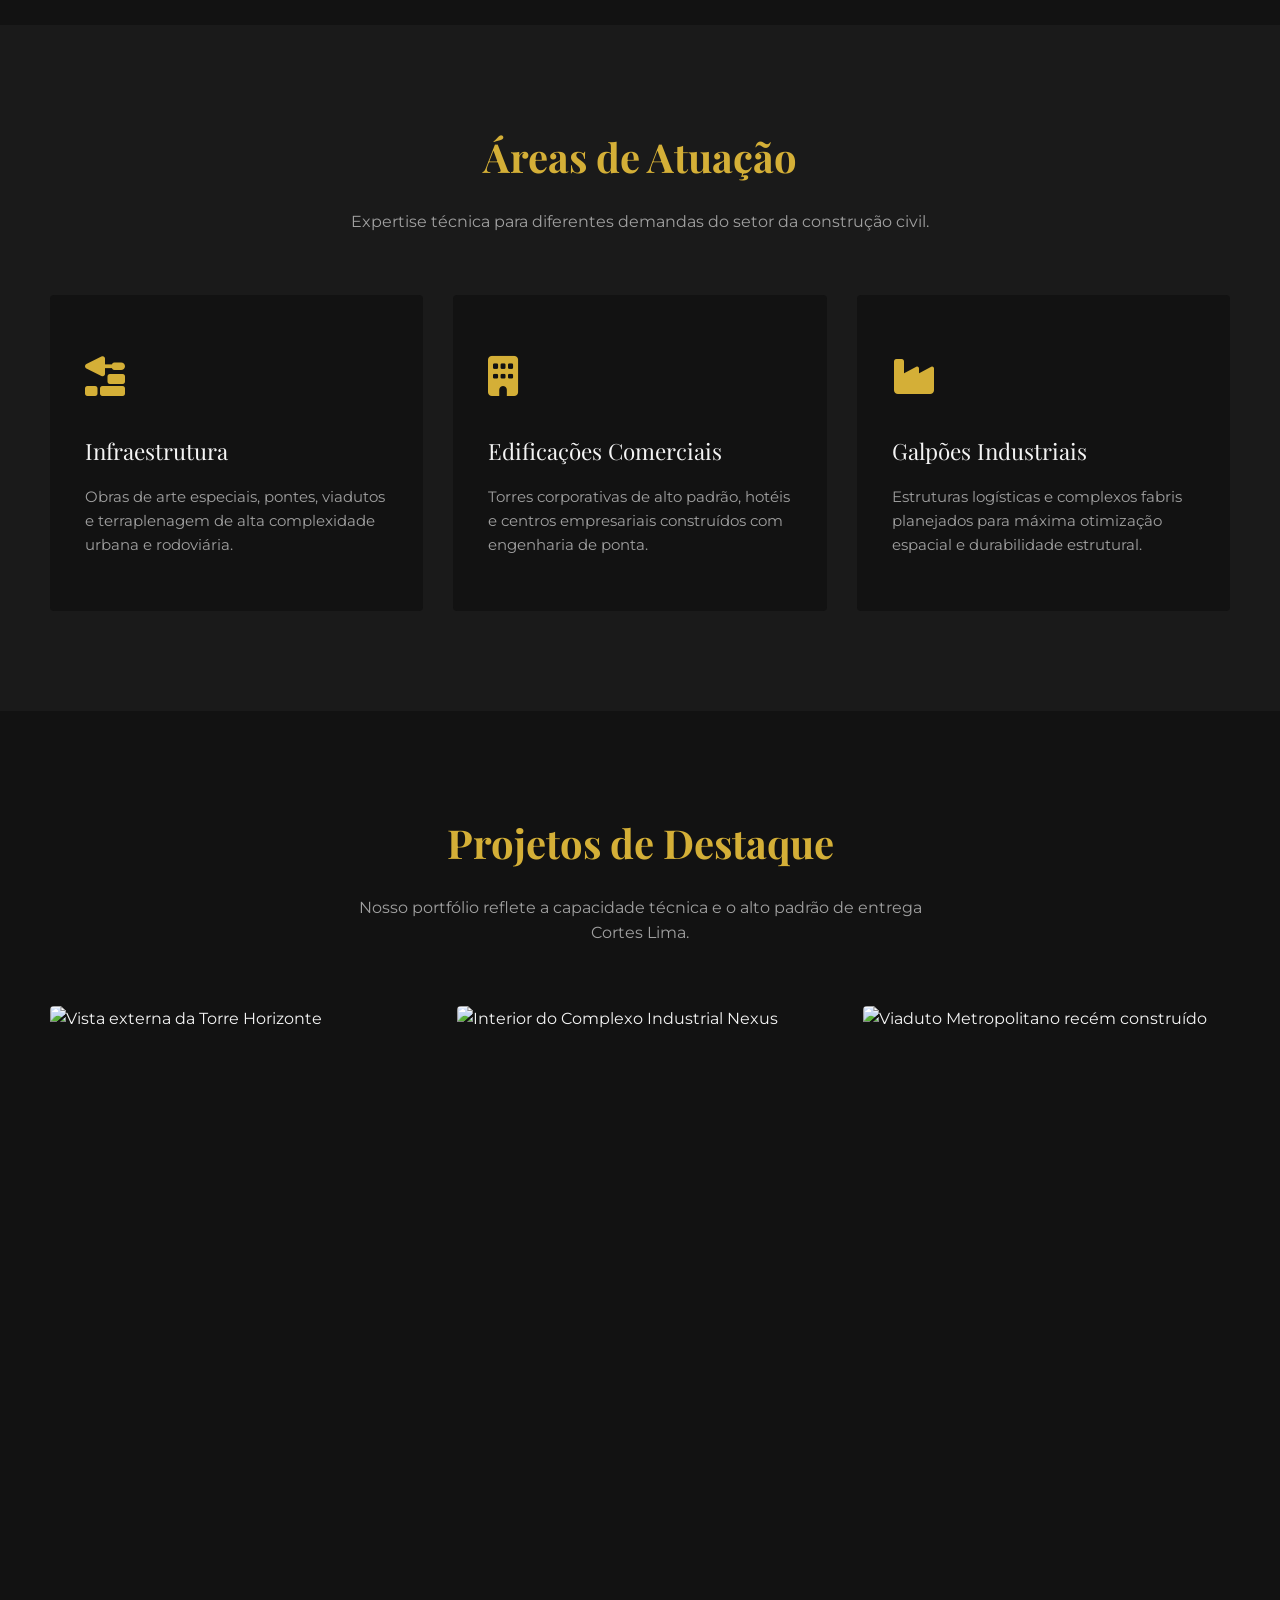
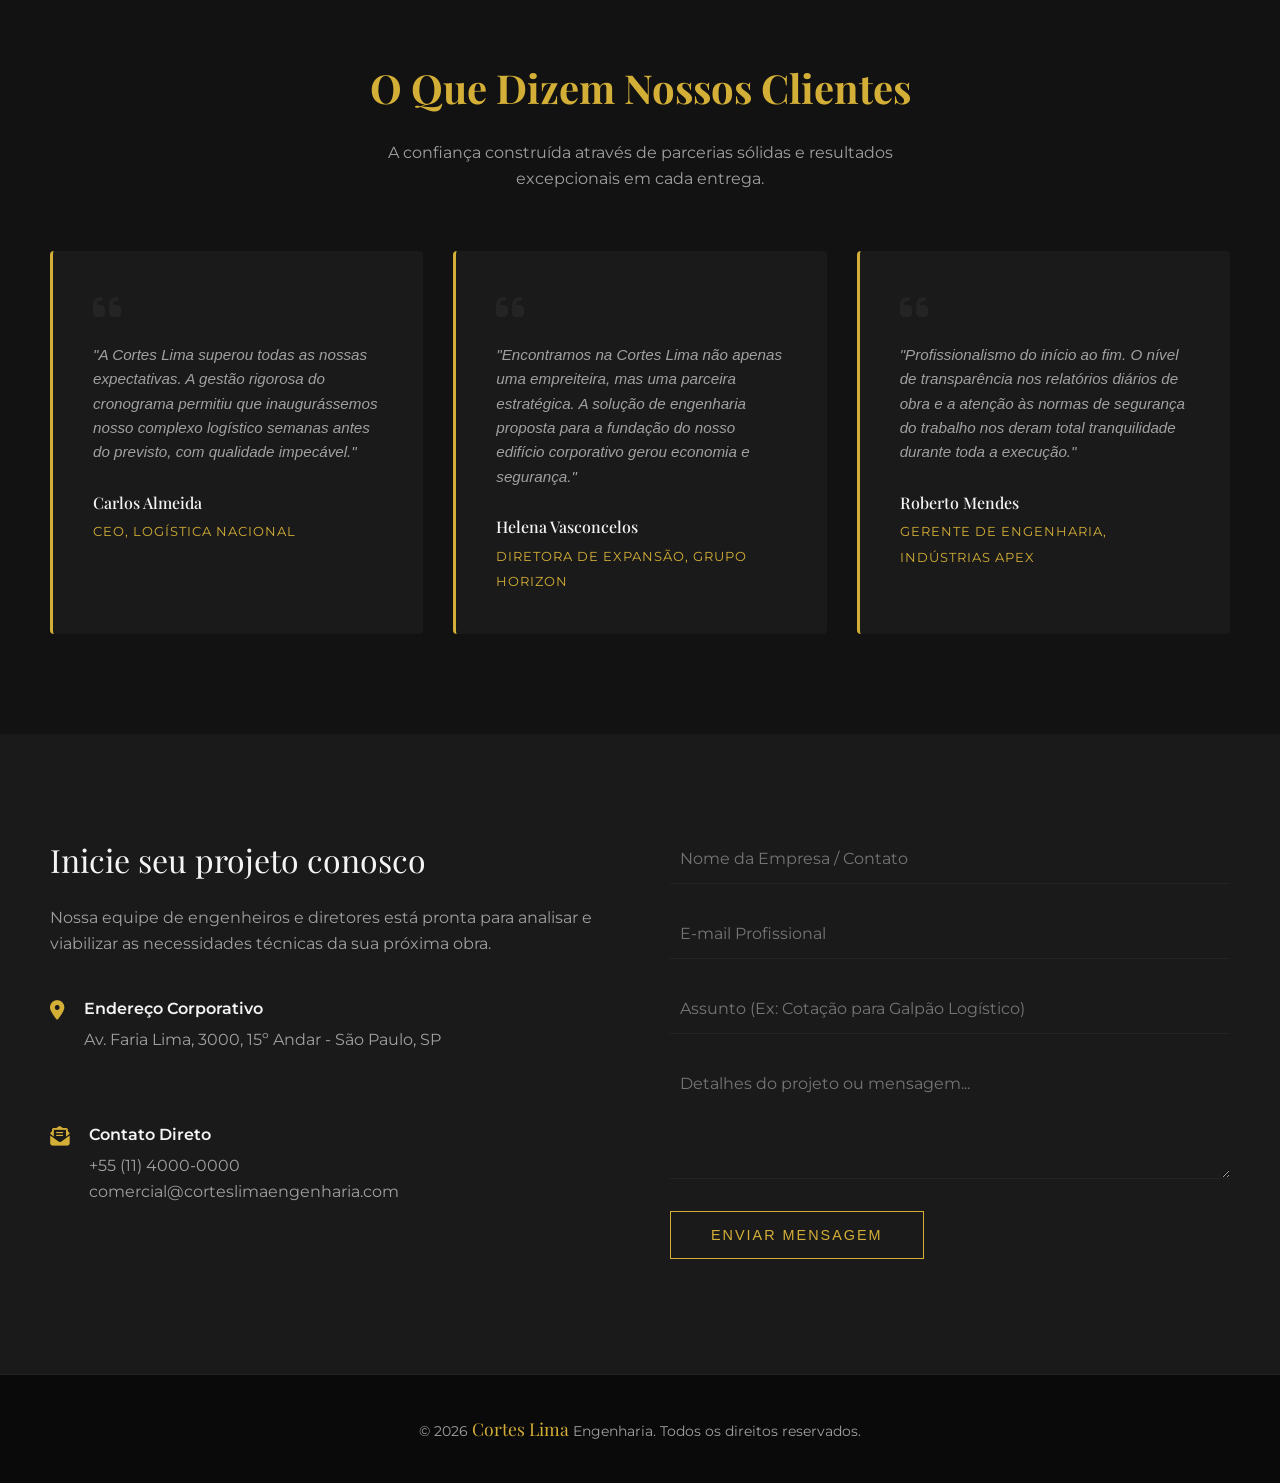
==== commit 815fc6ab: "Add files via upload" ====
--- a/index.html
+++ b/index.html
@@ -4,14 +4,17 @@
     <meta charset="UTF-8">
     <meta name="viewport" content="width=device-width, initial-scale=1.0">
     <title>Cortes Lima Engenharia | Empreiteira</title>
-    
+
+    <link rel="icon" type="image/png" sizes="32x32" href="./favicon.png?v=2">
+    <link rel="shortcut icon" href="./logo.png">
+    <link rel="apple-touch-icon" href="./logo.png?v=3">
+
     <link rel="preconnect" href="https://fonts.googleapis.com">
     <link rel="preconnect" href="https://fonts.gstatic.com" crossorigin>
-    
+
     <link href="https://fonts.googleapis.com/css2?family=Montserrat:wght@300;400;500;600&family=Playfair+Display:ital,wght@0,600;1,400&display=swap" rel="stylesheet">
-    
+
     <link rel="stylesheet" href="https://cdnjs.cloudflare.com/ajax/libs/font-awesome/6.4.0/css/all.min.css">
-
     <link rel="stylesheet" href="style.css">
 </head>
 <body>
@@ -22,7 +25,7 @@
             Cortes Lima
         </div>
         
-        <div class="menu-toggle" id="mobile-menu">
+        <div class="menu-toggle" id="mobile-menu" role="button" aria-label="Abrir menu de navegação" aria-expanded="false" tabindex="0">
             <span></span>
             <span></span>
             <span></span>
@@ -72,7 +75,7 @@
             </div>
             
             <div class="about-img reveal" style="transition-delay: 0.2s;">
-                <img src="https://images.unsplash.com/photo-1504307651254-35680f356dfd?ixlib=rb-4.0.3&auto=format&fit=crop&w=800&q=80" alt="Engenheiros na obra inspecionando o projeto">
+                <img src="https://images.unsplash.com/photo-1504307651254-35680f356dfd?ixlib=rb-4.0.3&auto=format&fit=crop&w=800&q=80" alt="Engenheiros na obra inspecionando o projeto" loading="lazy">
             </div>
         </div>
     </section>
@@ -106,21 +109,21 @@
         
         <div class="projects-grid">
             <div class="project-card reveal">
-                <img src="https://images.unsplash.com/photo-1503387762-592deb58ef4e?ixlib=rb-4.0.3&auto=format&fit=crop&w=800&q=80" alt="Vista externa da Torre Horizonte" class="project-img">
+                <img src="https://images.unsplash.com/photo-1503387762-592deb58ef4e?ixlib=rb-4.0.3&auto=format&fit=crop&w=800&q=80" alt="Vista externa da Torre Horizonte" class="project-img" loading="lazy">
                 <div class="project-info">
                     <h3>Torre Horizonte</h3>
                     <p>Edificação Comercial - 45 Andares</p>
                 </div>
             </div>
             <div class="project-card reveal" style="transition-delay: 0.2s;">
-                <img src="https://images.unsplash.com/photo-1581094794329-c8112a89af12?ixlib=rb-4.0.3&auto=format&fit=crop&w=800&q=80" alt="Interior do Complexo Industrial Nexus" class="project-img">
+                <img src="https://images.unsplash.com/photo-1581094794329-c8112a89af12?ixlib=rb-4.0.3&auto=format&fit=crop&w=800&q=80" alt="Interior do Complexo Industrial Nexus" class="project-img" loading="lazy">
                 <div class="project-info">
                     <h3>Complexo Industrial Nexus</h3>
                     <p>Infraestrutura Logística</p>
                 </div>
             </div>
             <div class="project-card reveal" style="transition-delay: 0.4s;">
-                <img src="https://images.unsplash.com/photo-1486406146926-c627a92ad1ab?ixlib=rb-4.0.3&auto=format&fit=crop&w=800&q=80" alt="Viaduto Metropolitano recém construído" class="project-img">
+                <img src="https://images.unsplash.com/photo-1486406146926-c627a92ad1ab?ixlib=rb-4.0.3&auto=format&fit=crop&w=800&q=80" alt="Viaduto Metropolitano recém construído" class="project-img" loading="lazy">
                 <div class="project-info">
                     <h3>Viaduto Metropolitano</h3>
                     <p>Obra de Arte Especial</p>
@@ -185,19 +188,18 @@
             
             <form class="contact-form reveal" style="transition-delay: 0.2s;">
                 <div class="form-group">
-                    <input type="text" placeholder="Nome da Empresa / Contato" required>
-                </div>
-                <div class="form-group">
-                    <input type="email" placeholder="E-mail Profissional" required>
-                </div>
-                <div class="form-group">
-                    <input type="text" placeholder="Assunto (Ex: Cotação para Galpão Logístico)" required>
-                </div>
-                <div class="form-group">
-                    <textarea placeholder="Detalhes do projeto ou mensagem..." required></textarea>
-                </div>
-                <button type="button" class="btn" style="align-self: flex-start;">Enviar Mensagem</button>
-                
+                    <input type="text" placeholder="Nome da Empresa / Contato" aria-label="Nome da Empresa ou do Contato" required>
+                </div>
+                <div class="form-group">
+                    <input type="email" placeholder="E-mail Profissional" aria-label="E-mail Profissional" required>
+                </div>
+                <div class="form-group">
+                    <input type="text" placeholder="Assunto (Ex: Cotação para Galpão Logístico)" aria-label="Assunto da Mensagem" required>
+                </div>
+                <div class="form-group">
+                    <textarea placeholder="Detalhes do projeto ou mensagem..." aria-label="Detalhes do projeto ou mensagem" required></textarea>
+                </div>
+                <button type="submit" class="btn" style="align-self: flex-start;">Enviar Mensagem</button>
             </form>
         </div>
     </section>
--- a/style.css
+++ b/style.css
@@ -1,31 +1,31 @@
 /* ==========================================================================
    VARIÁVEIS GLOBAIS (Custom Properties)
-   Centralizam a paleta de cores e tipografia, facilitando futuras alterações.
    ========================================================================== */
 :root {
-    --bg-color: #121212;         /* Fundo escuro principal */
-    --surface-color: #1a1a1a;    /* Fundo secundário para seções alternadas */
-    --surface-light: #242424;    /* Bordas e divisores sutis */
-    --text-main: #f4f4f4;        /* Texto principal (claro) */
-    --text-muted: #a0a0a0;       /* Texto secundário/descrições (cinza) */
-    --accent-color: #d4af37;     /* Cor de destaque (dourado) */
+    --bg-color: #121212;
+    --surface-color: #1a1a1a;
+    --surface-light: #242424;
+    --text-main: #f4f4f4;
+    --text-muted: #a0a0a0;
+    --accent-color: #d4af37;
     
-    --font-heading: 'Playfair Display', serif; /* Fonte elegante para títulos */
-    --font-body: 'Montserrat', sans-serif;     /* Fonte moderna e limpa para parágrafos */
+    --font-heading: 'Playfair Display', serif;
+    --font-body: 'Montserrat', sans-serif;
 }
 
 /* ==========================================================================
    RESET CSS BASE
-   Remove o comportamento padrão dos navegadores para garantir uniformidade.
    ========================================================================== */
 * { 
     margin: 0; 
     padding: 0; 
-    box-sizing: border-box; /* O padding e a borda não aumentam o tamanho final do elemento */
+    box-sizing: border-box;
 }
 
 html { 
-    scroll-behavior: smooth; /* Permite a rolagem suave ao clicar nas âncoras do menu */
+    scroll-behavior: smooth;
+    /* UX: Evita que a barra de navegação fixa cubra os títulos das seções ao navegar pelo menu */
+    scroll-padding-top: 85px; 
 }
 
 body {
@@ -33,12 +33,11 @@
     background-color: var(--bg-color);
     color: var(--text-main);
     line-height: 1.6;
-    overflow-x: hidden; /* Evita barra de rolagem horizontal indesejada */
+    overflow-x: hidden;
 }
 
 /* ==========================================================================
    ESTILOS DE ESTRUTURA GERAL E COMPONENTES
-   Classes reaproveitáveis ao longo do projeto.
    ========================================================================== */
 .section-padding { 
     padding: 100px 50px; 
@@ -74,25 +73,31 @@
     font-size: 0.9rem;
     position: relative;
     overflow: hidden;
-    transition: color 0.4s ease;
+    transition: color 0.4s ease, background-color 0.4s ease;
     cursor: pointer;
     background: transparent;
+    /* UI: Força um empilhamento correto para o texto não sumir sob o fundo dourado */
+    z-index: 1; 
 }
 
 .btn::before {
     content: '';
     position: absolute;
     top: 0; 
-    left: -100%; /* Começa fora do botão à esquerda */
+    left: -100%;
     width: 100%; 
     height: 100%;
     background-color: var(--accent-color);
     transition: left 0.4s ease;
-    z-index: -1; /* Fica atrás do texto do botão */
-}
-
-.btn:hover { color: var(--bg-color); }
-.btn:hover::before { left: 0; } /* Desliza a cor para dentro do botão no hover */
+    z-index: -1; /* Fica logo atrás do texto */
+}
+
+.btn:hover { 
+    color: var(--bg-color); 
+}
+.btn:hover::before { 
+    left: 0; 
+}
 
 /* ==========================================================================
    NAVEGAÇÃO (HEADER & MENU)
@@ -106,8 +111,8 @@
     justify-content: space-between; 
     align-items: center;
     background: rgba(18, 18, 18, 0.95);
-    backdrop-filter: blur(10px); /* Efeito de vidro fosco (Glassmorphism) */
-    z-index: 1000; /* Garante que fique acima de todos os outros elementos */
+    backdrop-filter: blur(10px);
+    z-index: 1000;
     transition: padding 0.3s ease;
 }
 
@@ -119,30 +124,20 @@
     z-index: 1001;
     display: flex; 
     align-items: center; 
-    gap: 5px;
-}
-
-/* Define o tamanho da logo */
+    gap: 10px;
+}
+
 .logo-img {
     height: 45px;
     width: auto;
 }
 
-/* Classe dinâmica adicionada via JavaScript ao rolar a página */
 nav.scrolled { 
     padding: 15px 50px; 
     box-shadow: 0 2px 20px rgba(0,0,0,0.5); 
 }
 
-.logo { 
-    font-family: var(--font-heading); 
-    font-size: 1.5rem; 
-    color: var(--accent-color); 
-    letter-spacing: 2px; 
-    z-index: 1001; /* Mantém a logo acima do overlay do menu mobile */
-}
-
-/* Ícone do Menu Hambúrguer - Oculto por padrão no Desktop */
+/* Ícone do Menu Hambúrguer */
 .menu-toggle {
     display: none; 
     flex-direction: column;
@@ -153,7 +148,12 @@
     z-index: 1001; 
 }
 
-/* Linhas do menu hambúrguer */
+/* UI/Acessibilidade: Feedback visual claro quando focado via teclado */
+.menu-toggle:focus-visible {
+    outline: 2px solid var(--accent-color);
+    outline-offset: 5px;
+}
+
 .menu-toggle span {
     display: block;
     height: 2px;
@@ -161,7 +161,7 @@
     background-color: var(--accent-color);
     border-radius: 2px;
     transition: all 0.3s cubic-bezier(0.25, 0.46, 0.45, 0.94);
-    transform-origin: left center; /* Define o eixo da animação do 'X' */
+    transform-origin: left center;
 }
 
 .nav-links {
@@ -169,7 +169,6 @@
     align-items: center;
 }
 
-/* Estilo dos links com sublinhado animado */
 .nav-links a {
     color: var(--text-main); 
     text-decoration: none;
@@ -184,7 +183,7 @@
 .nav-links a::after {
     content: ''; 
     position: absolute;
-    width: 0; /* Começa invisível */
+    width: 0; 
     height: 1px;
     bottom: -5px; 
     left: 0;
@@ -193,10 +192,10 @@
 }
 
 .nav-links a:hover { color: var(--accent-color); }
-.nav-links a:hover::after { width: 100%; } /* Expande o sublinhado ao passar o mouse */
-
-/* ==========================================================================
-   SEÇÃO HERO (PRIMEIRA DOBRA)
+.nav-links a:hover::after { width: 100%; }
+
+/* ==========================================================================
+   SEÇÃO HERO
    ========================================================================== */
 .hero {
     height: 100vh; 
@@ -204,12 +203,10 @@
     align-items: center; 
     justify-content: center; 
     text-align: center;
-    /* Fundo com sobreposição de gradiente escuro para garantir legibilidade do texto */
-    background: linear-gradient(rgba(18, 18, 18, 0.7), rgba(18, 18, 18, 0.9)), url('https://images.unsplash.com/photo-1503387762-592deb58ef4e?q=80&w=1931&auto=format&fit=crop&ixlib=rb-4.1.0&ixid=M3wxMjA3fDB8MHxwaG90by1wYWdlfHx8fGVufDB8fHx8fA%3D%3D') center/cover;
+    background: linear-gradient(rgba(18, 18, 18, 0.7), rgba(18, 18, 18, 0.9)), url('https://images.unsplash.com/photo-1503387762-592deb58ef4e?q=80&w=1931&auto=format&fit=crop&ixlib=rb-4.1.0') center/cover;
     padding: 0 20px;
 }
 
-/* Animações de entrada controladas por Keyframes (veja no final do arquivo) */
 .hero-content h1 {
     font-family: var(--font-heading); 
     font-size: 4rem; 
@@ -239,7 +236,7 @@
    ========================================================================== */
 .about-grid { 
     display: grid; 
-    grid-template-columns: 1fr 1fr; /* Divide em duas colunas iguais */
+    grid-template-columns: 1fr 1fr; 
     gap: 60px; 
     align-items: center; 
 }
@@ -248,7 +245,6 @@
 .about-text h3 { font-family: var(--font-heading); font-size: 1.8rem; margin-bottom: 20px; color: var(--text-main); font-weight: 400; }
 .about-text p { color: var(--text-muted); margin-bottom: 20px; }
 
-/* Grid flexível para exibir os números de estatísticas alinhados */
 .stats { 
     display: flex; 
     gap: 40px; 
@@ -259,7 +255,6 @@
 .stat-item h4 { font-family: var(--font-heading); font-size: 2.5rem; color: var(--accent-color); }
 .stat-item span { font-size: 0.85rem; text-transform: uppercase; color: var(--text-muted); letter-spacing: 1px; }
 
-/* Sombra sólida geométrica aplicada à imagem */
 .about-img img { 
     width: 100%; 
     border-radius: 4px; 
@@ -270,8 +265,6 @@
    SEÇÃO: SERVIÇOS
    ========================================================================== */
 .services { background-color: var(--surface-color); }
-
-/* Grid dinâmico: Ajusta as colunas automaticamente conforme o espaço disponível */
 .services-grid { display: grid; grid-template-columns: repeat(auto-fit, minmax(300px, 1fr)); gap: 30px; }
 
 .service-card {
@@ -282,7 +275,6 @@
     transition: all 0.3s ease;
 }
 
-/* Efeito de elevação do card ao passar o mouse */
 .service-card:hover { 
     transform: translateY(-10px); 
     border-bottom: 3px solid var(--accent-color); 
@@ -320,7 +312,6 @@
     transition: transform 0.8s cubic-bezier(0.25, 0.46, 0.45, 0.94); 
 }
 
-/* Overlay de informações que sobe ao dar hover na imagem */
 .project-info {
     position: absolute; 
     bottom: 0; 
@@ -336,23 +327,14 @@
 .project-info h3 { font-family: var(--font-heading); font-size: 1.5rem; margin-bottom: 5px; }
 .project-info p { color: var(--accent-color); font-size: 0.85rem; text-transform: uppercase; letter-spacing: 1px; }
 
-/* Efeito Hover do Card Inteiro */
-.project-card:hover .project-img { transform: scale(1.08); } /* Zoom lento na imagem */
-.project-card:hover .project-info { transform: translateY(0); opacity: 1; } /* Exibe o texto */
+.project-card:hover .project-img { transform: scale(1.08); }
+.project-card:hover .project-info { transform: translateY(0); opacity: 1; }
 
 /* ==========================================================================
    SEÇÃO: DEPOIMENTOS
    ========================================================================== */
-.testimonials {
-    /* Utilizando a mesma cor de fundo padrão ou surface para contrastar suavemente */
-    background-color: var(--bg-color); 
-}
-
-.testimonials-grid { 
-    display: grid; 
-    grid-template-columns: repeat(auto-fit, minmax(300px, 1fr)); 
-    gap: 30px; 
-}
+.testimonials { background-color: var(--bg-color); }
+.testimonials-grid { display: grid; grid-template-columns: repeat(auto-fit, minmax(300px, 1fr)); gap: 30px; }
 
 .testimonial-card {
     background: var(--surface-color);
@@ -363,13 +345,11 @@
     transition: transform 0.3s ease;
 }
 
-.testimonial-card:hover { 
-    transform: translateY(-10px); 
-}
+.testimonial-card:hover { transform: translateY(-10px); }
 
 .quote-icon {
     font-size: 2rem;
-    color: var(--surface-light); /* Cor discreta para não roubar a atenção do texto */
+    color: var(--surface-light);
     margin-bottom: 20px;
     display: block;
 }
@@ -409,11 +389,9 @@
 .info-item h4 { color: var(--text-main); font-size: 1rem; margin-bottom: 5px; font-weight: 600; }
 .info-item p { color: var(--text-muted); }
 
-/* Layout do Formulário */
 .contact-form { display: flex; flex-direction: column; gap: 25px; }
 .form-group { position: relative; }
 
-/* Estilização limpa dos inputs: apenas linha inferior (Material Design concept) */
 .form-group input, .form-group textarea {
     width: 100%; 
     padding: 15px 10px; 
@@ -426,7 +404,6 @@
     transition: all 0.3s ease;
 }
 
-/* Feedback visual de foco para melhorar a acessibilidade (UX) */
 .form-group input:focus, .form-group textarea:focus { 
     outline: none; 
     border-bottom-color: var(--accent-color); 
@@ -450,8 +427,6 @@
 /* ==========================================================================
    ANIMAÇÕES GERAIS E KEYFRAMES
    ========================================================================== */
-
-/* Classe base para elementos que surgirão na tela ao rolar (ver JS) */
 .reveal { 
     opacity: 0; 
     transform: translateY(50px); 
@@ -462,25 +437,19 @@
     transform: translateY(0); 
 }
 
-/* Keyframe utilizado nos textos do cabeçalho */
 @keyframes fadeUp { 
     to { opacity: 1; transform: translateY(0); } 
 }
 
 /* ==========================================================================
    MEDIA QUERIES (RESPONSIVIDADE)
-   Adequa o layout para diferentes tamanhos de tela.
-   ========================================================================== */
-
-/* Telas médias (Tablets e Laptops pequenos) */
+   ========================================================================== */
 @media (max-width: 900px) {
-    /* Transforma grids de 2 colunas em 1 coluna */
     .about-grid, .contact-grid { grid-template-columns: 1fr; gap: 40px; }
     .about-img img { box-shadow: 10px 10px 0px var(--surface-light); }
     .stats { flex-direction: column; gap: 20px; text-align: center; }
 }
 
-/* Telas pequenas (Smartphones) */
 @media (max-width: 768px) {
     .hero-content h1 { font-size: 2.5rem; }
     .section-padding { padding: 60px 20px; }
@@ -488,35 +457,31 @@
     nav { padding: 20px; }
     nav.scrolled { padding: 15px 20px; }
 
-    /* Exibe o botão Hambúrguer */
     .menu-toggle { display: flex; }
 
-    /* Estilos do Menu Mobile Overlay (Menu Lateral Escondido) */
     .nav-links {
         position: fixed;
         top: 0;
-        right: -100%; /* Inicia 100% fora da tela à direita */
+        right: -100%; 
         width: 100%;
         height: 100vh;
         background-color: rgba(18, 18, 18, 0.98);
         backdrop-filter: blur(10px);
-        flex-direction: column; /* Organiza os links verticalmente */
+        flex-direction: column; 
         justify-content: center;
         align-items: center;
-        transition: right 0.5s cubic-bezier(0.77, 0, 0.175, 1); /* Animação de entrada fluida */
+        transition: right 0.5s cubic-bezier(0.77, 0, 0.175, 1);
     }
 
-    /* Classe ativada via JS para mostrar o menu */
     .nav-links.active { right: 0; }
     .nav-links a { margin: 20px 0; font-size: 1.2rem; }
 
-    /* Animação do ícone Hambúrguer transformando em 'X' */
     .menu-toggle.active span:nth-child(1) {
         transform: rotate(45deg);
         width: 32px;
     }
     .menu-toggle.active span:nth-child(2) {
-        opacity: 0; /* Esconde a linha do meio */
+        opacity: 0; 
         width: 0;
     }
     .menu-toggle.active span:nth-child(3) {
@@ -525,13 +490,9 @@
     }
 
     .hero {
-        /* Usa uma unidade moderna (Small Viewport Height) para evitar que a imagem 
-           pule quando a barra de endereço do navegador do celular sumir/aparecer */
         height: 100svh; 
         min-height: 100vh;
         background-position: center center;
-        background-attachment: scroll; /* Previne bugs visuais no iPhone/iOS */
+        background-attachment: scroll; 
     }
-    .hero-content h1 { font-size: 2.5rem; }
-    .section-padding { padding: 60px 20px; }
 }
